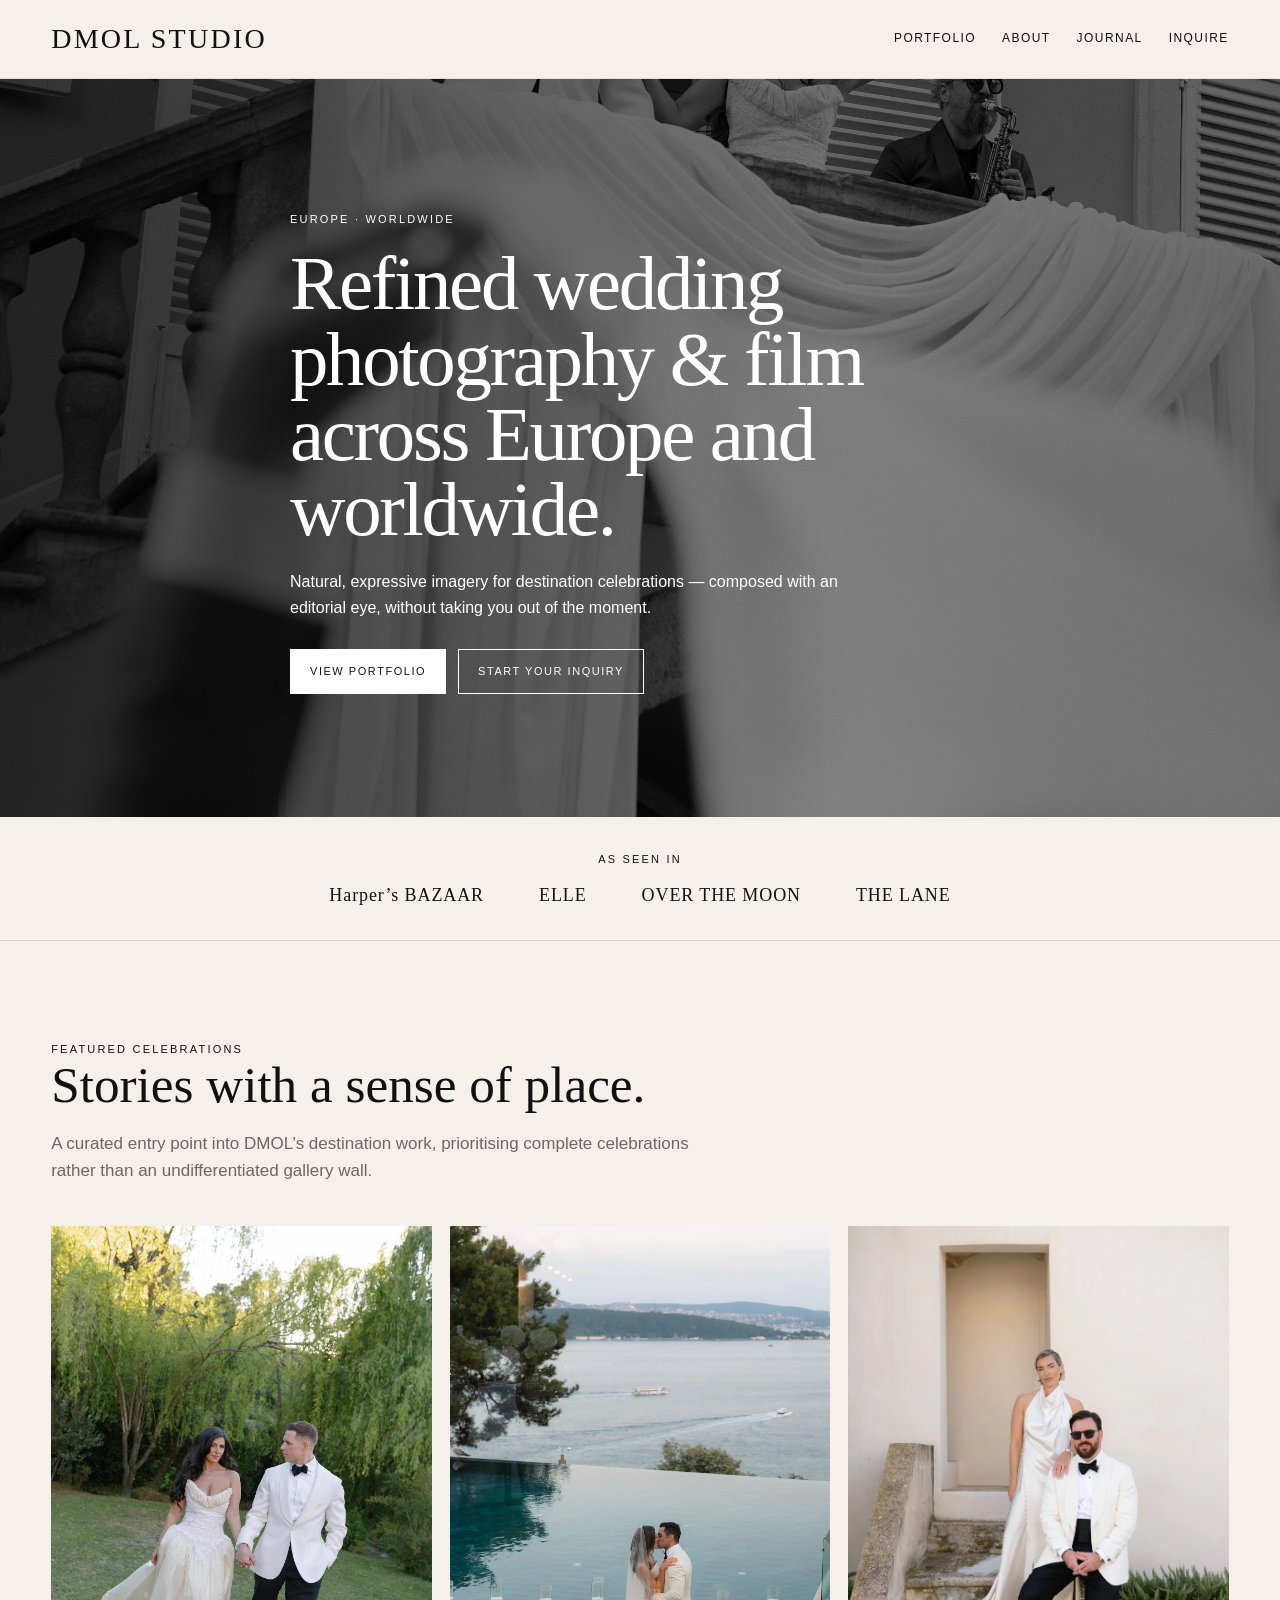
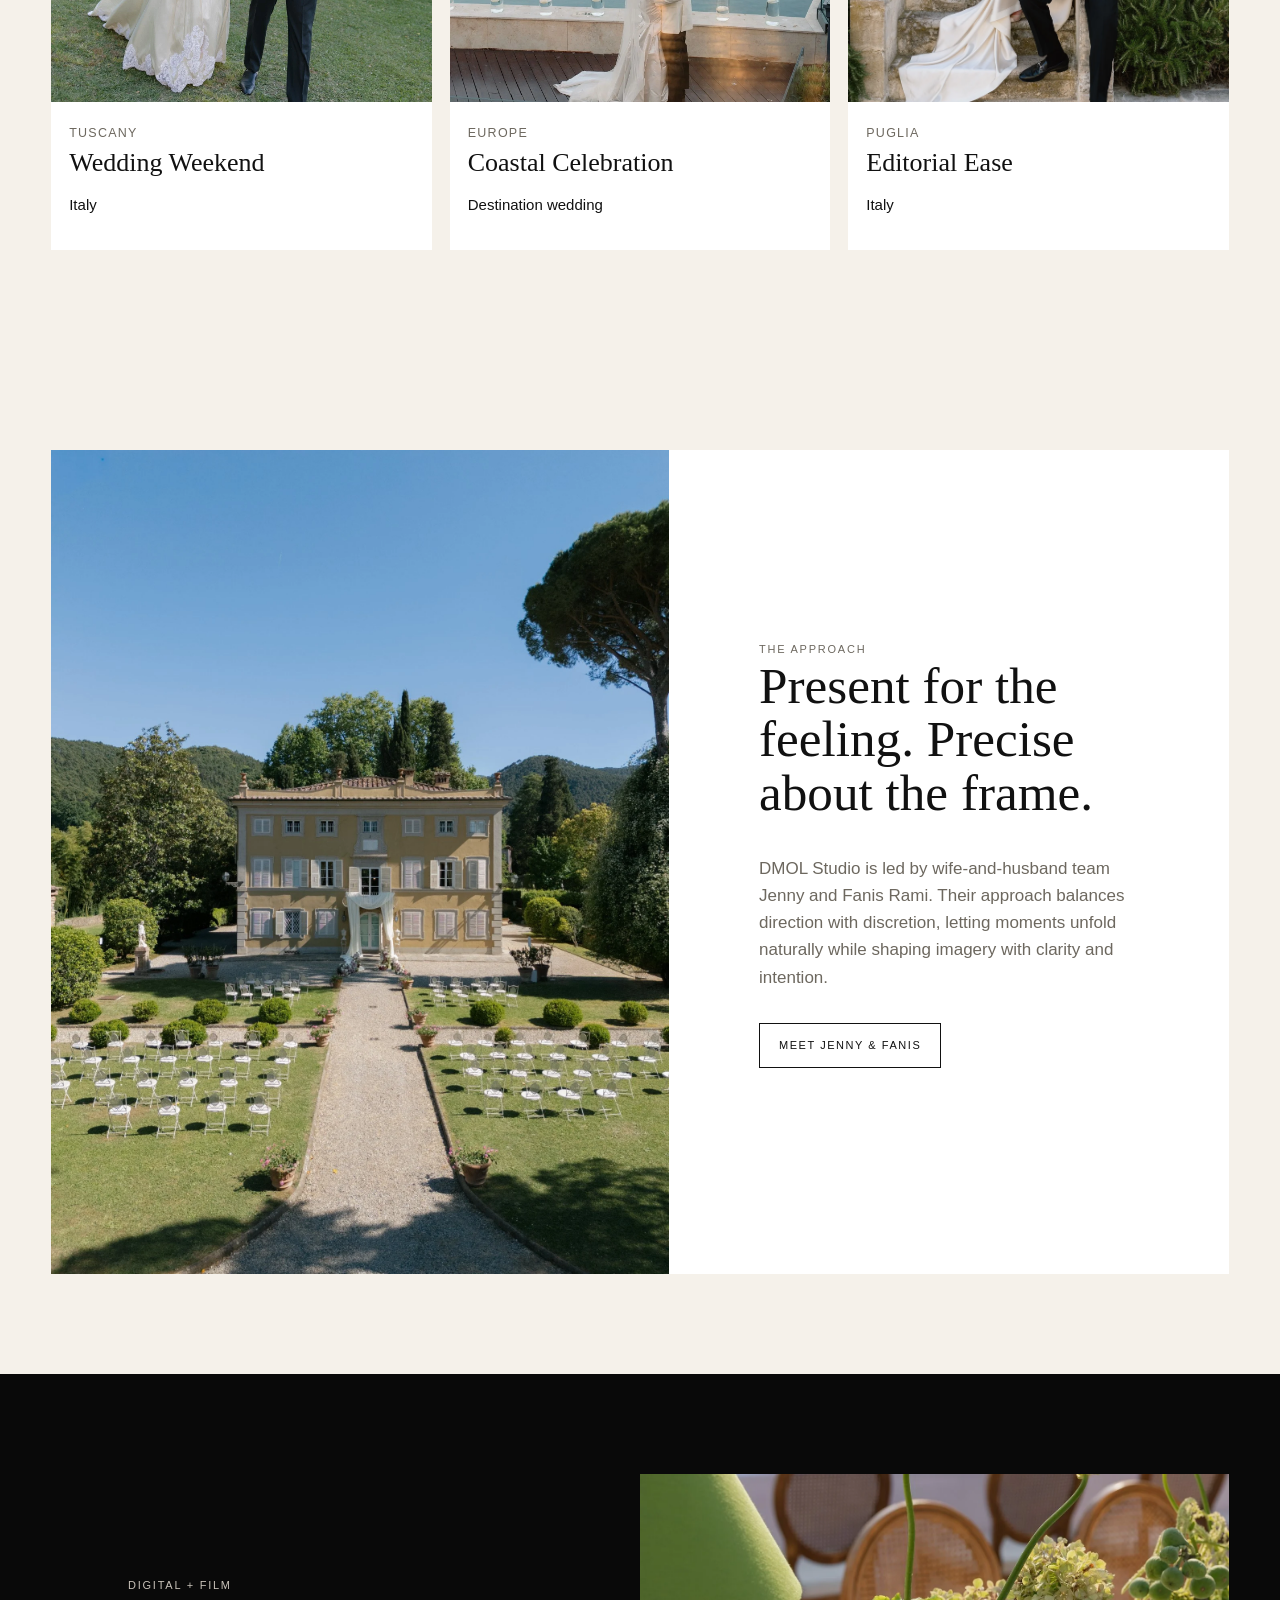
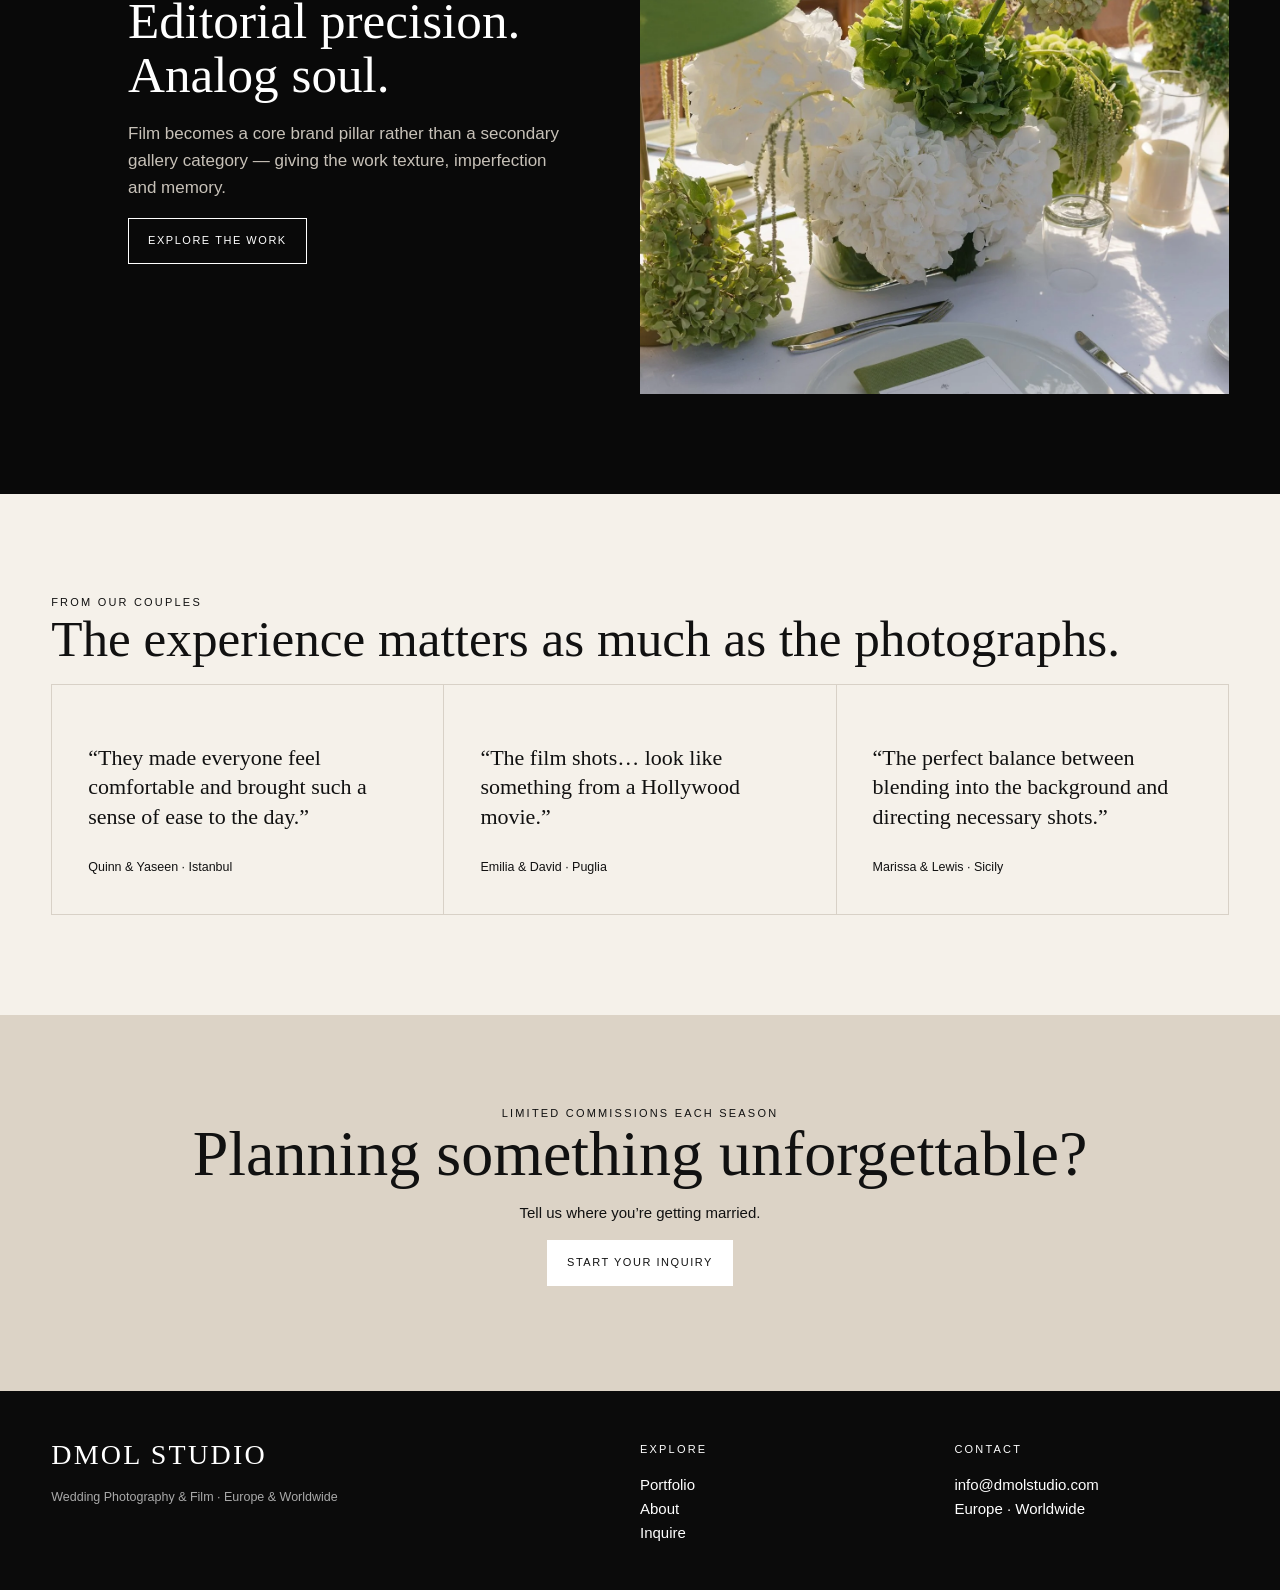
==== index.html @ 5ebc7462 "Add files via upload" ====
<!doctype html><html lang="en"><head><meta charset="utf-8"><meta name="viewport" content="width=device-width,initial-scale=1"><title>DMOL Studio — Prototype</title><meta name="description" content="Prototype redesign for DMOL Studio destination wedding photography and film."><link rel="stylesheet" href="/styles.css"></head><body>
<header class="top"><div class="wrap nav"><a class="logo" href="/">DMOL STUDIO</a><nav class="links"><a href="/portfolio.html">Portfolio</a><a href="/about.html">About</a><a href="#journal">Journal</a><a href="/contact.html">Inquire</a></nav><button class="menu" aria-label="Menu">☰</button><nav class="mobile-nav"><a href="/portfolio.html">Portfolio</a><a href="/about.html">About</a><a href="/contact.html">Inquire</a></nav></div></header>
<main><section class="hero"><img src="/assets/hero.webp" alt="Wedding celebration photographed by DMOL Studio"><div class="wrap hero-copy"><div class="kicker">Europe · Worldwide</div><h1>Refined wedding photography & film across Europe and worldwide.</h1><p>Natural, expressive imagery for destination celebrations — composed with an editorial eye, without taking you out of the moment.</p><div class="btns"><a class="btn solid" href="/portfolio.html">View portfolio</a><a class="btn" href="/contact.html">Start your inquiry</a></div></div></section>
<section class="press"><div class="wrap"><div class="kicker">As seen in</div><div class="logos"><span>Harper’s BAZAAR</span><span>ELLE</span><span>OVER THE MOON</span><span>THE LANE</span></div></div></section>
<section class="section"><div class="wrap"><div class="kicker">Featured celebrations</div><h2 class="section-title">Stories with a sense of place.</h2><p class="lede">A curated entry point into DMOL’s destination work, prioritising complete celebrations rather than an undifferentiated gallery wall.</p><div class="grid3" style="margin-top:42px"><article class="story"><img src="/assets/couple.webp" alt="Couple at an Italian wedding"><div class="meta"><small>Tuscany</small><h3>Wedding Weekend</h3><p>Italy</p></div></article><article class="story"><img src="/assets/destination.webp" alt="Destination wedding by the sea"><div class="meta"><small>Europe</small><h3>Coastal Celebration</h3><p>Destination wedding</p></div></article><article class="story"><img src="/assets/puglia.webp" alt="Bride and groom in Puglia"><div class="meta"><small>Puglia</small><h3>Editorial Ease</h3><p>Italy</p></div></article></div></div></section>
<section class="section"><div class="wrap split"><img src="/assets/venue.webp" alt="Italian wedding venue"><div class="copy"><div class="pill">The approach</div><h2 class="section-title">Present for the feeling. Precise about the frame.</h2><p class="lede">DMOL Studio is led by wife-and-husband team Jenny and Fanis Rami. Their approach balances direction with discretion, letting moments unfold naturally while shaping imagery with clarity and intention.</p><p><a class="btn" href="/about.html">Meet Jenny & Fanis</a></p></div></div></section>
<section class="section black"><div class="wrap"><div class="film-grid"><div style="padding:8vw 6vw"><div class="pill">Digital + film</div><h2 class="section-title">Editorial precision. Analog soul.</h2><p class="lede">Film becomes a core brand pillar rather than a secondary gallery category — giving the work texture, imperfection and memory.</p><p><a class="btn" href="/portfolio.html">Explore the work</a></p></div><img src="/assets/detail.webp" alt="Wedding table detail photographed by DMOL Studio"></div></div></section>
<section class="section"><div class="wrap"><div class="kicker">From our couples</div><h2 class="section-title">The experience matters as much as the photographs.</h2><div class="quote-grid"><div class="quote"><p>“They made everyone feel comfortable and brought such a sense of ease to the day.”</p><small>Quinn & Yaseen · Istanbul</small></div><div class="quote"><p>“The film shots… look like something from a Hollywood movie.”</p><small>Emilia & David · Puglia</small></div><div class="quote"><p>“The perfect balance between blending into the background and directing necessary shots.”</p><small>Marissa & Lewis · Sicily</small></div></div></div></section>
<section class="cta"><div class="wrap"><div class="kicker">Limited commissions each season</div><h2>Planning something unforgettable?</h2><p>Tell us where you’re getting married.</p><p><a class="btn solid" href="/contact.html">Start your inquiry</a></p></div></section></main>
<footer class="footer"><div class="wrap footgrid"><div><div class="logo">DMOL STUDIO</div><p><small>Wedding Photography & Film · Europe & Worldwide</small></p></div><div><div class="kicker">Explore</div><p><a href="/portfolio.html">Portfolio</a><br><a href="/about.html">About</a><br><a href="/contact.html">Inquire</a></p></div><div><div class="kicker">Contact</div><p>info@dmolstudio.com<br>Europe · Worldwide</p></div></div></footer><script src="/script.js"></script></body></html>
---- styles.css ----
:root{--ink:#111;--paper:#f5f1ea;--white:#fff;--muted:#6d685f;--line:#d8d1c7;--accent:#b8a27e;--black:#090909}*{box-sizing:border-box}html{scroll-behavior:smooth}body{margin:0;font-family:Arial,Helvetica,sans-serif;background:var(--paper);color:var(--ink);font-size:15px;line-height:1.6}img{width:100%;display:block;object-fit:cover}a{color:inherit;text-decoration:none}.serif{font-family:Georgia,'Times New Roman',serif;font-weight:400}.wrap{width:min(1320px,92vw);margin:auto}.top{position:sticky;top:0;z-index:50;background:rgba(245,241,234,.94);backdrop-filter:blur(12px);border-bottom:1px solid rgba(0,0,0,.08)}.nav{height:78px;display:flex;align-items:center;justify-content:space-between;gap:28px}.logo{font:28px/1 Georgia,serif;letter-spacing:.08em}.links{display:flex;gap:26px;font-size:12px;letter-spacing:.12em;text-transform:uppercase}.links a:hover{opacity:.55}.menu{display:none;border:0;background:none;font-size:22px}.hero{min-height:82vh;position:relative;display:grid;align-items:end;color:white;background:#111;overflow:hidden}.hero img{position:absolute;inset:0;width:100%;height:100%;object-fit:cover;filter:brightness(.58)}.hero:after{content:'';position:absolute;inset:0;background:linear-gradient(90deg,rgba(0,0,0,.55),rgba(0,0,0,.08) 65%,rgba(0,0,0,.18))}.hero-copy{position:relative;z-index:2;padding:10vh 0 9vh;max-width:700px}.kicker{font-size:11px;letter-spacing:.2em;text-transform:uppercase}.hero h1{font:clamp(44px,6vw,84px)/.98 Georgia,serif;margin:18px 0 22px;letter-spacing:-.03em}.hero p{font-size:16px;max-width:570px}.btns{display:flex;gap:12px;margin-top:28px;flex-wrap:wrap}.btn{display:inline-block;border:1px solid currentColor;padding:13px 19px;font-size:11px;letter-spacing:.14em;text-transform:uppercase}.btn.solid{background:white;color:#111;border-color:white}.press{padding:34px 0;border-bottom:1px solid var(--line);text-align:center}.press .logos{display:flex;justify-content:center;gap:55px;flex-wrap:wrap;margin-top:16px;font:18px Georgia,serif;letter-spacing:.05em}.section{padding:100px 0}.section-title{font:clamp(34px,4vw,56px)/1.05 Georgia,serif;margin:0 0 18px}.lede{max-width:680px;color:var(--muted);font-size:17px}.grid3{display:grid;grid-template-columns:repeat(3,1fr);gap:18px}.story{background:#fff}.story img{aspect-ratio:4/5}.story .meta{padding:18px}.story h3{font:26px Georgia,serif;margin:4px 0 6px}.story small{color:var(--muted);text-transform:uppercase;letter-spacing:.1em}.split{display:grid;grid-template-columns:1.05fr .95fr;gap:0;background:white}.split img{height:100%;min-height:620px}.split .copy{padding:8vw 7vw;display:flex;flex-direction:column;justify-content:center}.pill{font-size:11px;letter-spacing:.16em;text-transform:uppercase;color:var(--muted)}.black{background:var(--black);color:white}.black .lede,.black .pill{color:#c7c1b8}.film-grid{display:grid;grid-template-columns:1fr 1fr;gap:0}.film-grid img{height:520px}.quote-grid{display:grid;grid-template-columns:repeat(3,1fr);gap:1px;background:var(--line);border:1px solid var(--line)}.quote{background:var(--paper);padding:36px}.quote p{font:22px/1.35 Georgia,serif}.cta{padding:90px 0;text-align:center;background:#dcd3c6}.cta h2{font:clamp(38px,5vw,66px)/1 Georgia,serif;margin:0 0 14px}.footer{background:#0b0b0b;color:white;padding:50px 0 30px}.footgrid{display:grid;grid-template-columns:2fr 1fr 1fr;gap:40px}.footer small{color:#aaa}.pagehero{padding:100px 0 55px;text-align:center}.pagehero h1{font:clamp(48px,7vw,86px)/1 Georgia,serif;margin:12px 0}.filters{display:flex;justify-content:center;gap:24px;text-transform:uppercase;letter-spacing:.12em;font-size:11px;margin-bottom:38px}.portfolio-grid{display:grid;grid-template-columns:repeat(2,1fr);gap:15px}.tile{position:relative;overflow:hidden;background:#111;color:white}.tile img{aspect-ratio:16/10;transition:.5s}.tile:hover img{transform:scale(1.025);filter:brightness(.75)}.tile .caption{position:absolute;left:24px;bottom:20px;text-shadow:0 1px 15px rgba(0,0,0,.8)}.tile h3{font:32px Georgia,serif;margin:0}.tile p{margin:2px 0 0;font-size:12px;text-transform:uppercase;letter-spacing:.1em}.about-hero{display:grid;grid-template-columns:1fr 1fr;min-height:72vh;background:#fff}.about-hero img{height:100%;min-height:650px}.about-copy{padding:8vw 7vw;display:flex;flex-direction:column;justify-content:center}.stats{display:grid;grid-template-columns:repeat(4,1fr);gap:1px;background:#333}.stat{padding:28px;background:#0c0c0c;color:white;text-align:center}.stat b{display:block;font:22px Georgia,serif}.contact{display:grid;grid-template-columns:.85fr 1.15fr;gap:70px;align-items:start}.contact-side img{aspect-ratio:4/5;margin-top:28px}.form{display:grid;grid-template-columns:1fr 1fr;gap:18px}.field{display:flex;flex-direction:column;gap:7px}.field.full{grid-column:1/-1}.field label{font-size:11px;letter-spacing:.12em;text-transform:uppercase}.field input,.field select,.field textarea{border:0;border-bottom:1px solid #888;background:transparent;padding:12px 3px;font:inherit;border-radius:0}.field textarea{min-height:130px}.submit{background:#111;color:#fff;border:0;padding:16px 22px;text-transform:uppercase;letter-spacing:.14em;font-size:11px;cursor:pointer}.note{font-size:12px;color:var(--muted);margin-top:18px}.mobile-nav{display:none}
@media(max-width:800px){.links{display:none}.menu{display:block}.mobile-nav{display:none;position:absolute;top:78px;left:0;right:0;background:var(--paper);padding:18px 4vw;border-bottom:1px solid var(--line)}.mobile-nav.open{display:grid;gap:16px}.hero{min-height:76vh}.hero h1{font-size:48px}.grid3,.quote-grid,.footgrid,.stats{grid-template-columns:1fr}.split,.about-hero,.contact,.film-grid{grid-template-columns:1fr}.split img,.about-hero img{min-height:0;height:70vh}.portfolio-grid{grid-template-columns:1fr}.form{grid-template-columns:1fr}.field.full{grid-column:auto}.section{padding:70px 0}.film-grid img{height:55vh}.press .logos{gap:25px}.pagehero{padding-top:70px}}
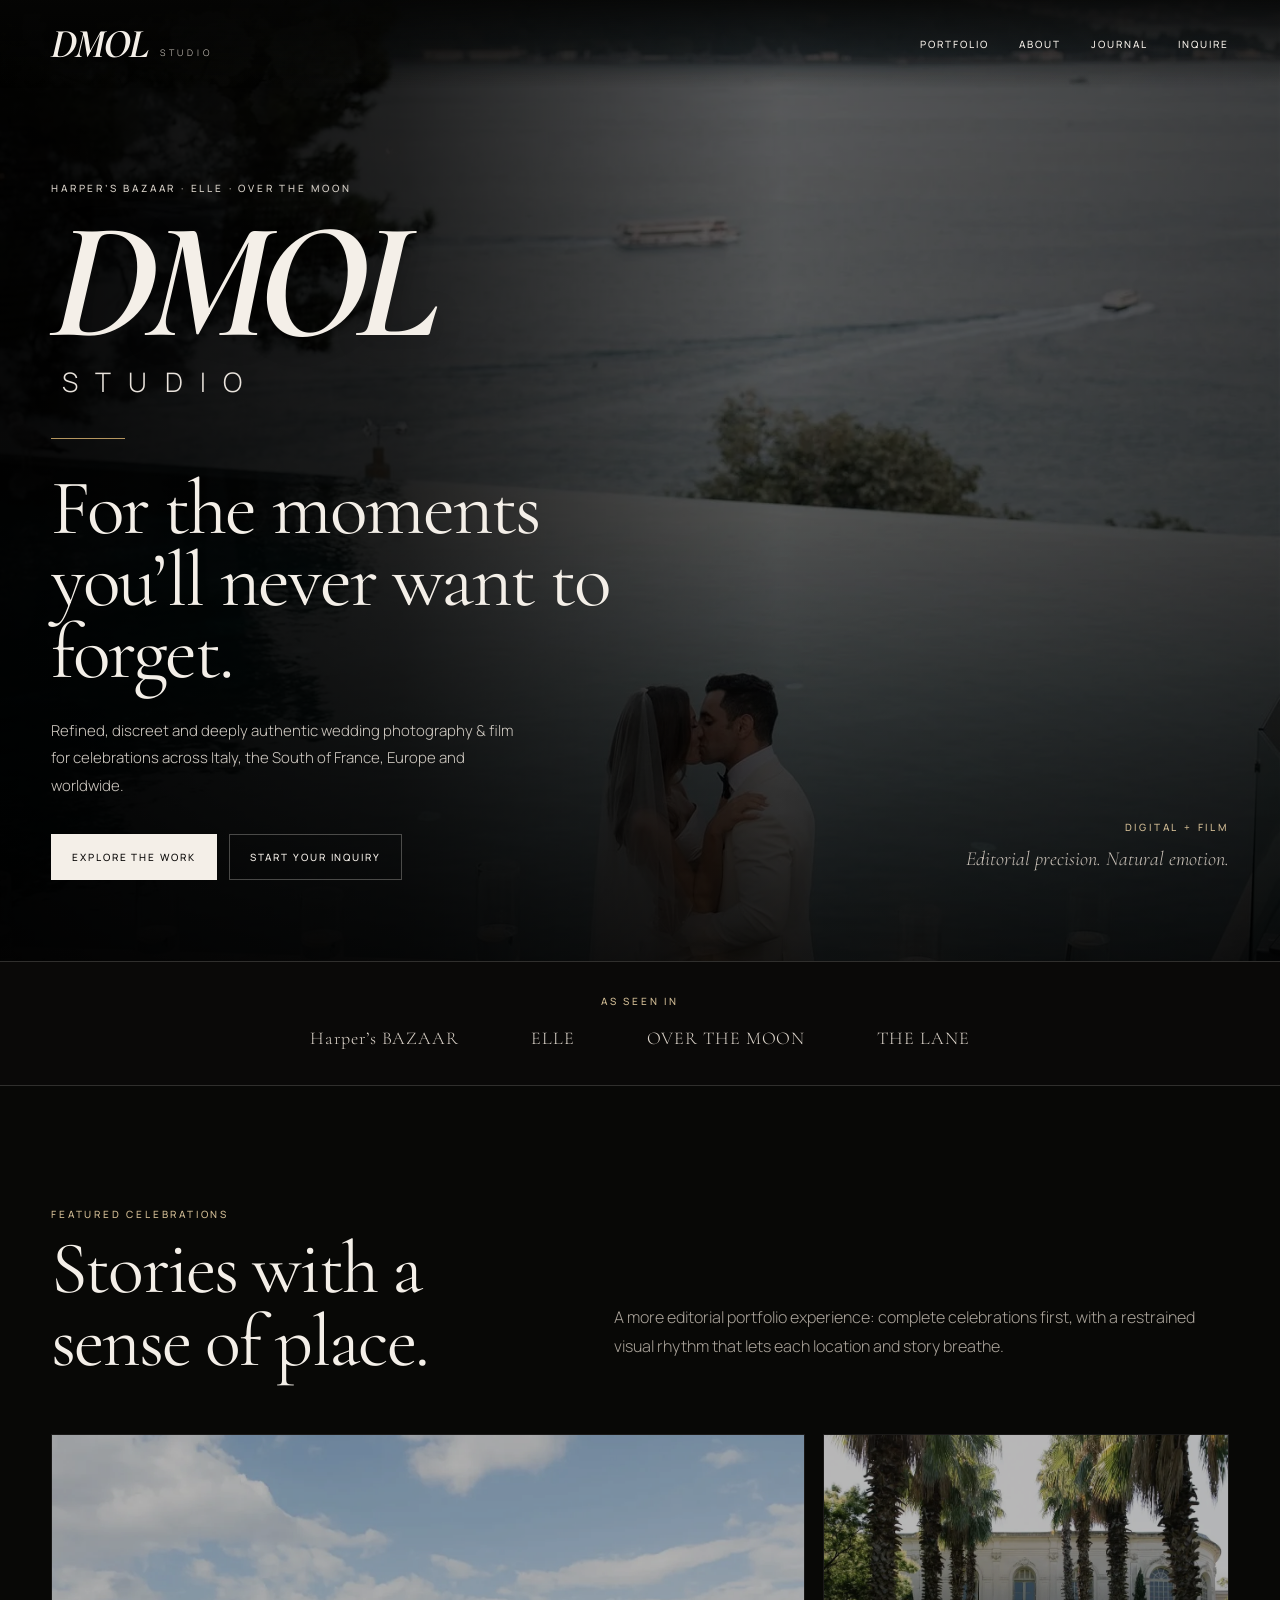
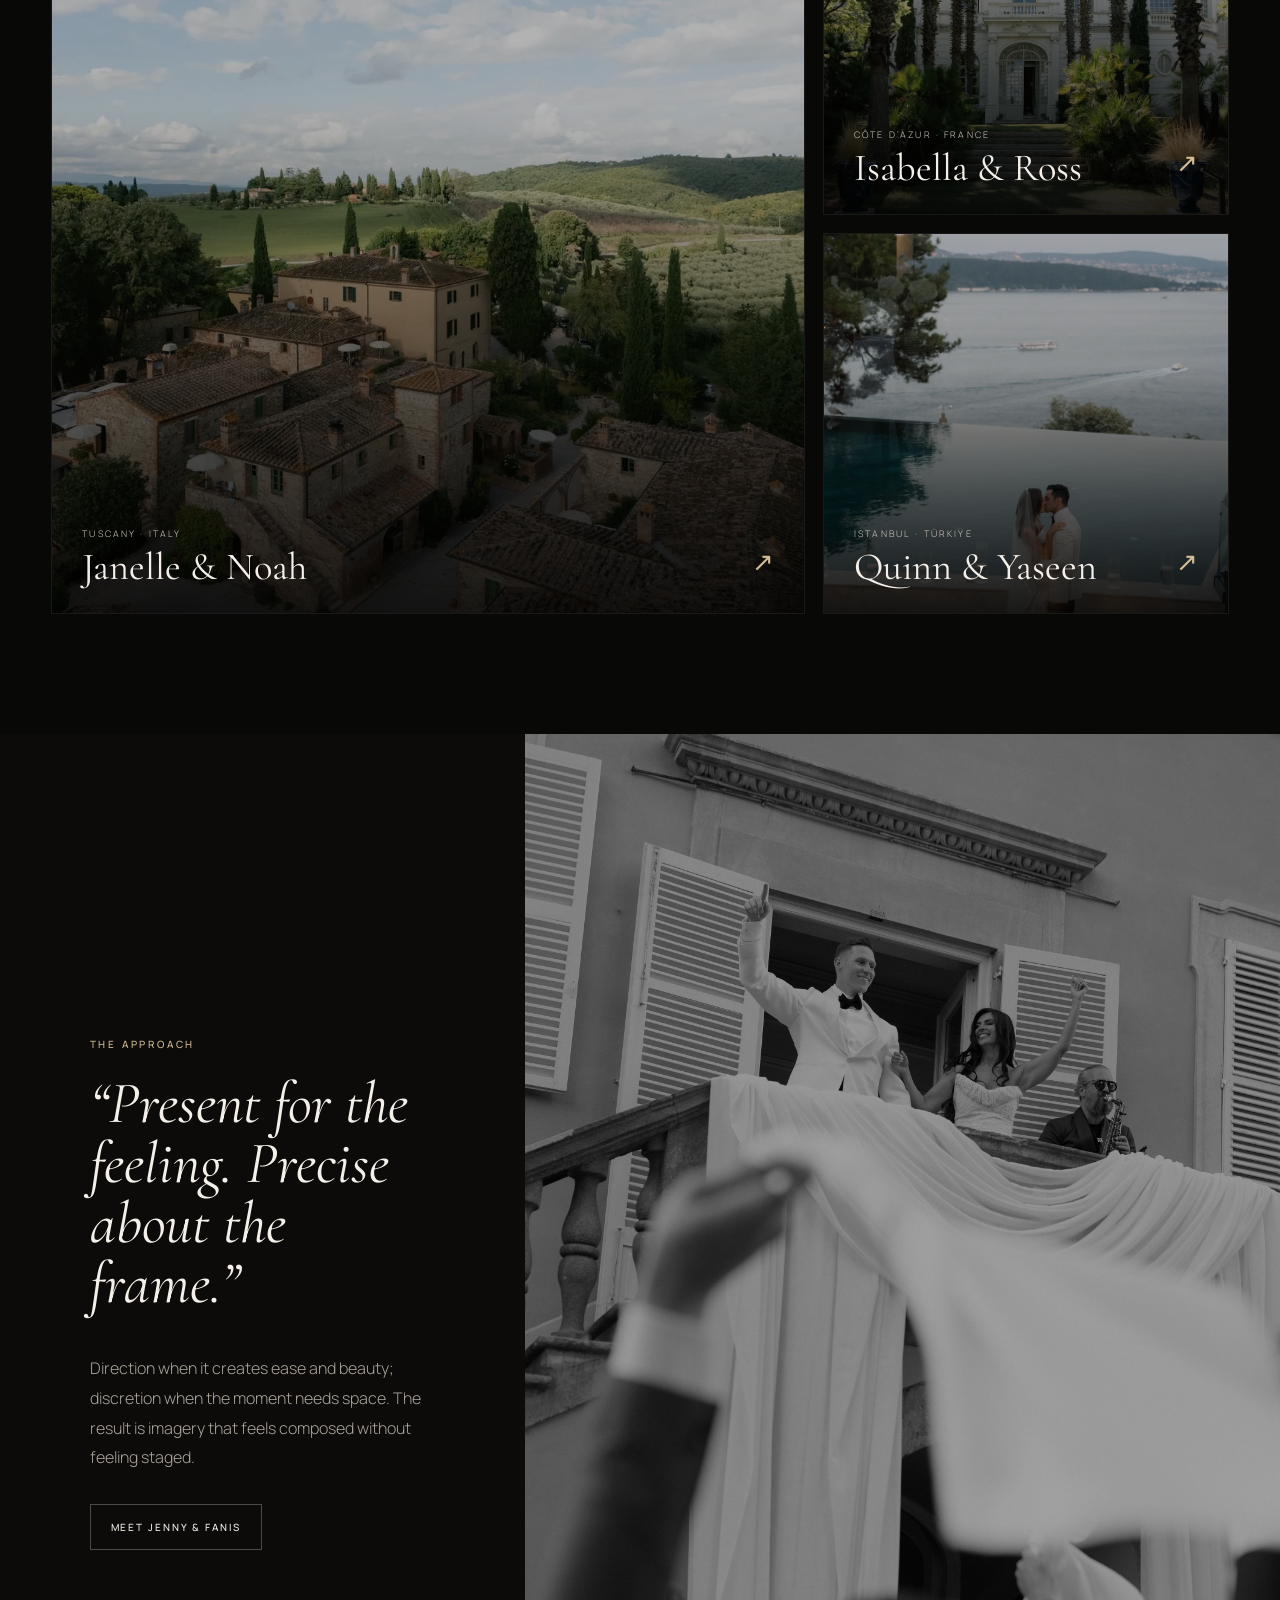
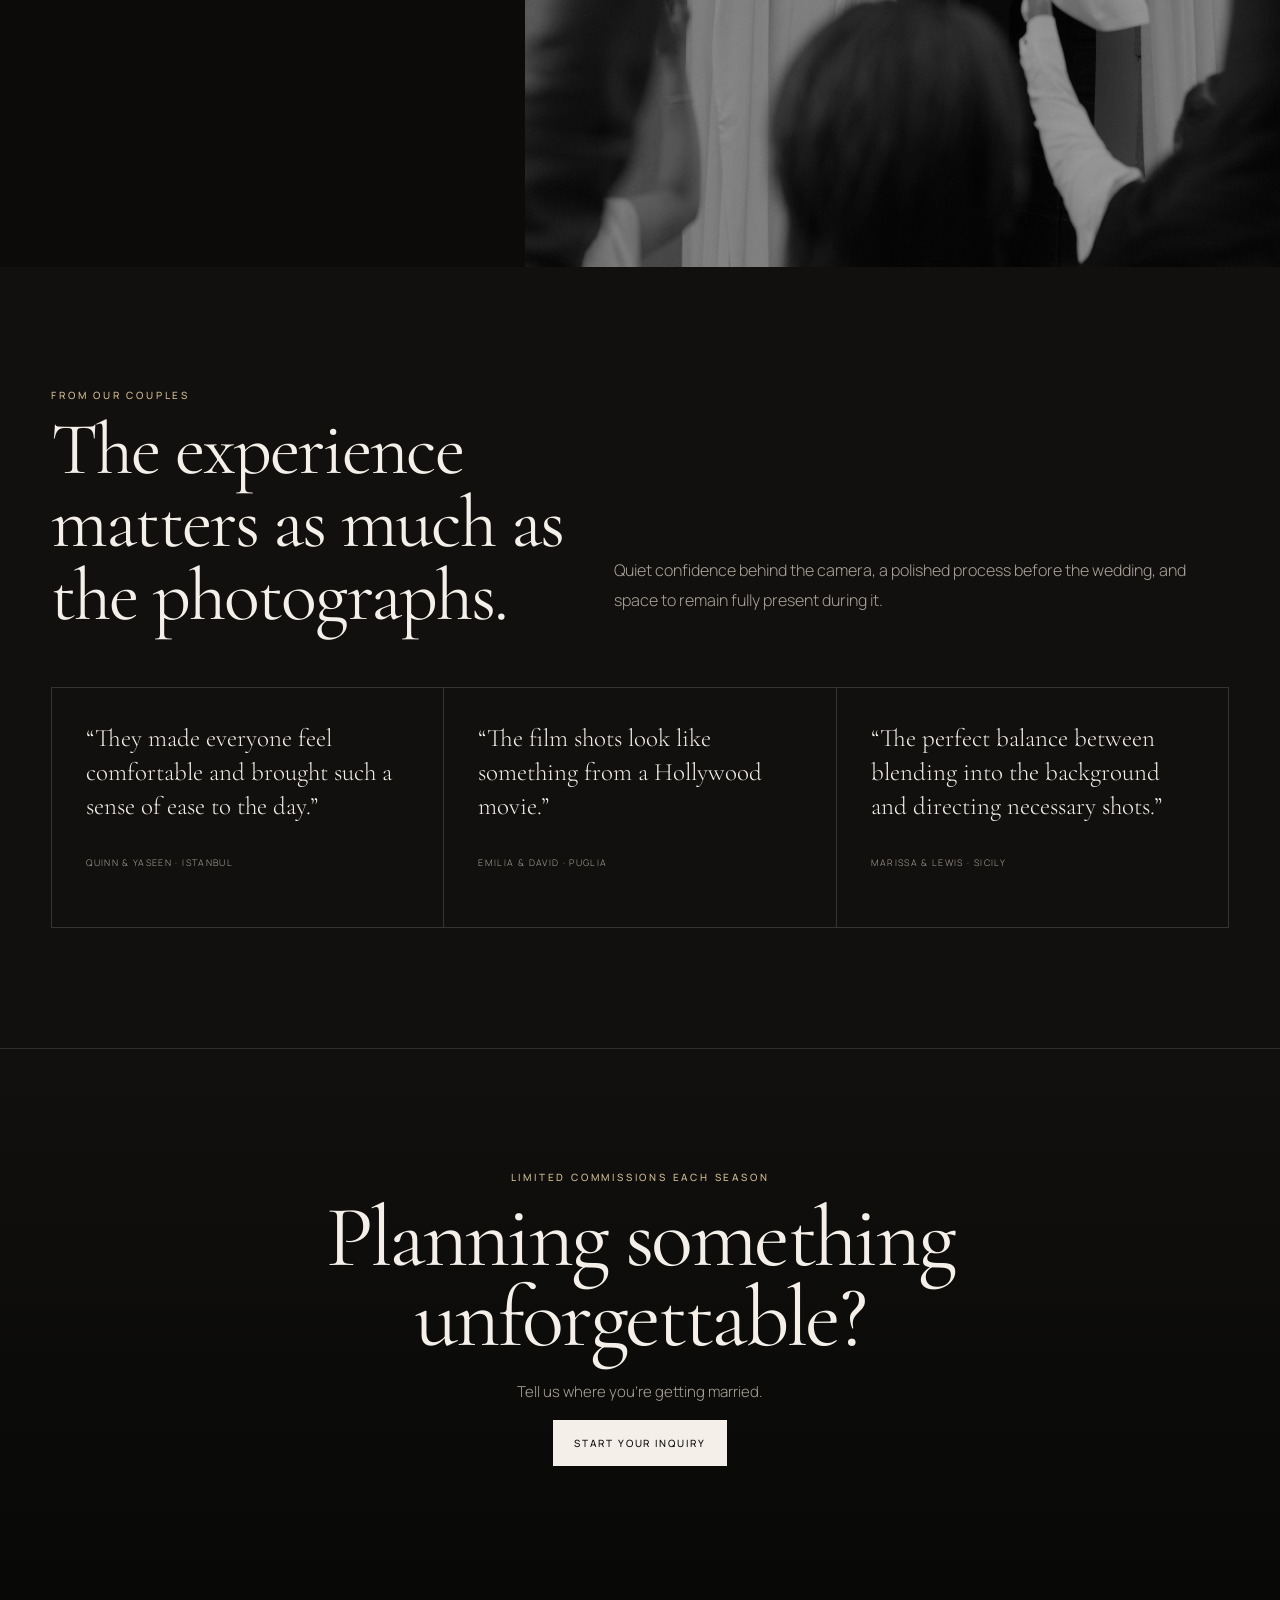
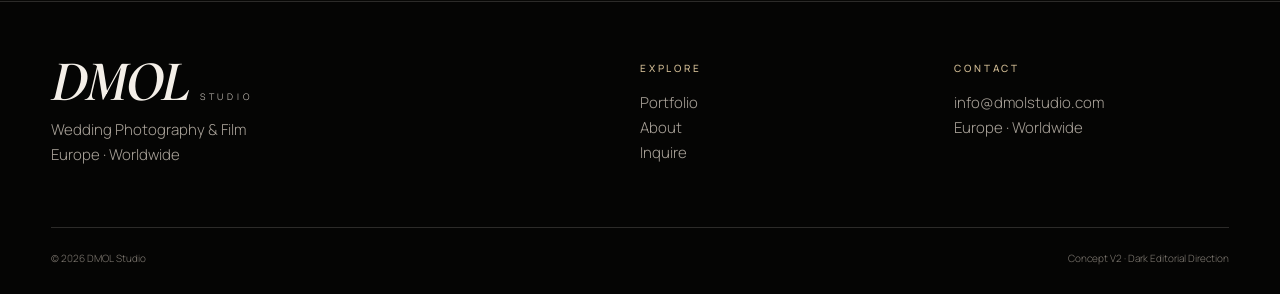
==== commit 29a44f81: "Add files via upload" ====
--- a/index.html
+++ b/index.html
@@ -1,10 +1,45 @@
-<!doctype html><html lang="en"><head><meta charset="utf-8"><meta name="viewport" content="width=device-width,initial-scale=1"><title>DMOL Studio — Prototype</title><meta name="description" content="Prototype redesign for DMOL Studio destination wedding photography and film."><link rel="stylesheet" href="/styles.css"></head><body>
-<header class="top"><div class="wrap nav"><a class="logo" href="/">DMOL STUDIO</a><nav class="links"><a href="/portfolio.html">Portfolio</a><a href="/about.html">About</a><a href="#journal">Journal</a><a href="/contact.html">Inquire</a></nav><button class="menu" aria-label="Menu">☰</button><nav class="mobile-nav"><a href="/portfolio.html">Portfolio</a><a href="/about.html">About</a><a href="/contact.html">Inquire</a></nav></div></header>
-<main><section class="hero"><img src="/assets/hero.webp" alt="Wedding celebration photographed by DMOL Studio"><div class="wrap hero-copy"><div class="kicker">Europe · Worldwide</div><h1>Refined wedding photography & film across Europe and worldwide.</h1><p>Natural, expressive imagery for destination celebrations — composed with an editorial eye, without taking you out of the moment.</p><div class="btns"><a class="btn solid" href="/portfolio.html">View portfolio</a><a class="btn" href="/contact.html">Start your inquiry</a></div></div></section>
+<!doctype html>
+<html lang="en">
+<head>
+<meta charset="utf-8"><meta name="viewport" content="width=device-width,initial-scale=1">
+<title>DMOL Studio — Destination Wedding Photography & Film</title>
+<meta name="description" content="DMOL Studio creates refined wedding photography and film for destination celebrations across Italy, France, Europe and worldwide.">
+<link rel="preconnect" href="https://fonts.googleapis.com"><link rel="preconnect" href="https://fonts.gstatic.com" crossorigin>
+<link href="https://fonts.googleapis.com/css2?family=Cormorant+Garamond:ital,wght@0,400;0,500;1,600;1,700&family=Manrope:wght@300;400;500&display=swap" rel="stylesheet">
+<link rel="stylesheet" href="/styles.css">
+</head>
+<body>
+<header class="top"><div class="wrap nav"><a class="brand" href="/"><span class="brand-mark">DMOL</span><span class="brand-studio">Studio</span></a><nav class="links"><a href="/portfolio.html">Portfolio</a><a href="/about.html">About</a><a href="#journal">Journal</a><a href="/contact.html">Inquire</a></nav><button class="menu" aria-label="Menu">☰</button><nav class="mobile-nav"><a href="/portfolio.html">Portfolio</a><a href="/about.html">About</a><a href="/contact.html">Inquire</a></nav></div></header>
+<main>
+<section class="hero-luxe">
+  <div class="hero-media"><img src="/assets/destination.webp" alt="Destination wedding couple overlooking the water"></div>
+  <div class="wrap hero-inner">
+    <div class="hero-copy">
+      <div class="eyebrow hero-press">Harper’s BAZAAR · ELLE · Over The Moon</div>
+      <div class="hero-wordmark">DMOL</div><div class="hero-studio">Studio</div>
+      <div class="gold-rule"></div>
+      <h1 class="hero-title">For the moments you’ll never want to forget.</h1>
+      <p class="hero-sub">Refined, discreet and deeply authentic wedding photography & film for celebrations across Italy, the South of France, Europe and worldwide.</p>
+      <div class="hero-actions"><a class="btn solid" href="/portfolio.html">Explore the work</a><a class="btn" href="/contact.html">Start your inquiry</a></div>
+    </div>
+    <div class="hero-side"><div class="eyebrow">Digital + Film</div><p>Editorial precision. Natural emotion.</p></div>
+  </div>
+</section>
 <section class="press"><div class="wrap"><div class="kicker">As seen in</div><div class="logos"><span>Harper’s BAZAAR</span><span>ELLE</span><span>OVER THE MOON</span><span>THE LANE</span></div></div></section>
-<section class="section"><div class="wrap"><div class="kicker">Featured celebrations</div><h2 class="section-title">Stories with a sense of place.</h2><p class="lede">A curated entry point into DMOL’s destination work, prioritising complete celebrations rather than an undifferentiated gallery wall.</p><div class="grid3" style="margin-top:42px"><article class="story"><img src="/assets/couple.webp" alt="Couple at an Italian wedding"><div class="meta"><small>Tuscany</small><h3>Wedding Weekend</h3><p>Italy</p></div></article><article class="story"><img src="/assets/destination.webp" alt="Destination wedding by the sea"><div class="meta"><small>Europe</small><h3>Coastal Celebration</h3><p>Destination wedding</p></div></article><article class="story"><img src="/assets/puglia.webp" alt="Bride and groom in Puglia"><div class="meta"><small>Puglia</small><h3>Editorial Ease</h3><p>Italy</p></div></article></div></div></section>
-<section class="section"><div class="wrap split"><img src="/assets/venue.webp" alt="Italian wedding venue"><div class="copy"><div class="pill">The approach</div><h2 class="section-title">Present for the feeling. Precise about the frame.</h2><p class="lede">DMOL Studio is led by wife-and-husband team Jenny and Fanis Rami. Their approach balances direction with discretion, letting moments unfold naturally while shaping imagery with clarity and intention.</p><p><a class="btn" href="/about.html">Meet Jenny & Fanis</a></p></div></div></section>
-<section class="section black"><div class="wrap"><div class="film-grid"><div style="padding:8vw 6vw"><div class="pill">Digital + film</div><h2 class="section-title">Editorial precision. Analog soul.</h2><p class="lede">Film becomes a core brand pillar rather than a secondary gallery category — giving the work texture, imperfection and memory.</p><p><a class="btn" href="/portfolio.html">Explore the work</a></p></div><img src="/assets/detail.webp" alt="Wedding table detail photographed by DMOL Studio"></div></div></section>
-<section class="section"><div class="wrap"><div class="kicker">From our couples</div><h2 class="section-title">The experience matters as much as the photographs.</h2><div class="quote-grid"><div class="quote"><p>“They made everyone feel comfortable and brought such a sense of ease to the day.”</p><small>Quinn & Yaseen · Istanbul</small></div><div class="quote"><p>“The film shots… look like something from a Hollywood movie.”</p><small>Emilia & David · Puglia</small></div><div class="quote"><p>“The perfect balance between blending into the background and directing necessary shots.”</p><small>Marissa & Lewis · Sicily</small></div></div></div></section>
-<section class="cta"><div class="wrap"><div class="kicker">Limited commissions each season</div><h2>Planning something unforgettable?</h2><p>Tell us where you’re getting married.</p><p><a class="btn solid" href="/contact.html">Start your inquiry</a></p></div></section></main>
-<footer class="footer"><div class="wrap footgrid"><div><div class="logo">DMOL STUDIO</div><p><small>Wedding Photography & Film · Europe & Worldwide</small></p></div><div><div class="kicker">Explore</div><p><a href="/portfolio.html">Portfolio</a><br><a href="/about.html">About</a><br><a href="/contact.html">Inquire</a></p></div><div><div class="kicker">Contact</div><p>info@dmolstudio.com<br>Europe · Worldwide</p></div></div></footer><script src="/script.js"></script></body></html>
+<section class="section">
+  <div class="wrap"><div class="section-head"><div><div class="kicker">Featured celebrations</div><h2 class="section-title">Stories with a sense of place.</h2></div><p class="lede">A more editorial portfolio experience: complete celebrations first, with a restrained visual rhythm that lets each location and story breathe.</p></div>
+  <div class="featured-grid">
+    <a class="project-card large" href="https://dmolstudio.com/tuscany-wedding-photographer-janelle-noah" target="_blank" rel="noopener"><img src="/assets/projects/janelle-noah.webp" alt="Janelle and Noah wedding weekend in Tuscany"><div class="project-meta"><div><div class="place">Tuscany · Italy</div><h3>Janelle & Noah</h3></div><span class="project-arrow">↗</span></div></a>
+    <div class="featured-stack">
+      <a class="project-card small" href="https://dmolstudio.com/french-riviera-wedding-photographer-isabella-ross" target="_blank" rel="noopener"><img src="/assets/projects/isabella-ross.webp" alt="Isabella and Ross wedding on the Côte d'Azur"><div class="project-meta"><div><div class="place">Côte d’Azur · France</div><h3>Isabella & Ross</h3></div><span class="project-arrow">↗</span></div></a>
+      <a class="project-card small" href="https://dmolstudio.com/istanbul-wedding-photographer-quinn-yaseen" target="_blank" rel="noopener"><img src="/assets/projects/quinn-yaseen.webp" alt="Quinn and Yaseen wedding weekend in Istanbul"><div class="project-meta"><div><div class="place">Istanbul · Türkiye</div><h3>Quinn & Yaseen</h3></div><span class="project-arrow">↗</span></div></a>
+    </div>
+  </div></div>
+</section>
+<section class="editorial-band"><div class="copy"><div class="kicker">The approach</div><div class="editorial-quote">“Present for the feeling. Precise about the frame.”</div><p class="lede">Direction when it creates ease and beauty; discretion when the moment needs space. The result is imagery that feels composed without feeling staged.</p><p><a class="btn" href="/about.html">Meet Jenny & Fanis</a></p></div><img src="/assets/hero.webp" alt="Black and white wedding celebration photographed by DMOL Studio"></section>
+<section class="section alt"><div class="wrap"><div class="section-head"><div><div class="kicker">From our couples</div><h2 class="section-title">The experience matters as much as the photographs.</h2></div><p class="lede">Quiet confidence behind the camera, a polished process before the wedding, and space to remain fully present during it.</p></div><div class="quote-grid"><div class="quote"><p>“They made everyone feel comfortable and brought such a sense of ease to the day.”</p><small>Quinn & Yaseen · Istanbul</small></div><div class="quote"><p>“The film shots look like something from a Hollywood movie.”</p><small>Emilia & David · Puglia</small></div><div class="quote"><p>“The perfect balance between blending into the background and directing necessary shots.”</p><small>Marissa & Lewis · Sicily</small></div></div></div></section>
+<section class="cta"><div class="wrap"><div class="kicker">Limited commissions each season</div><h2>Planning something unforgettable?</h2><p>Tell us where you’re getting married.</p><p><a class="btn solid" href="/contact.html">Start your inquiry</a></p></div></section>
+</main>
+<footer class="footer"><div class="wrap"><div class="footgrid"><div><a class="brand" href="/"><span class="brand-mark">DMOL</span><span class="brand-studio">Studio</span></a><p>Wedding Photography & Film<br>Europe · Worldwide</p></div><div><div class="kicker">Explore</div><p><a href="/portfolio.html">Portfolio</a><br><a href="/about.html">About</a><br><a href="/contact.html">Inquire</a></p></div><div><div class="kicker">Contact</div><p>info@dmolstudio.com<br>Europe · Worldwide</p></div></div><div class="legal"><span>© 2026 DMOL Studio</span><span>Concept V2 · Dark Editorial Direction</span></div></div></footer>
+<script src="/script.js"></script>
+</body></html>
--- a/styles.css
+++ b/styles.css
@@ -1,2 +1,97 @@
-:root{--ink:#111;--paper:#f5f1ea;--white:#fff;--muted:#6d685f;--line:#d8d1c7;--accent:#b8a27e;--black:#090909}*{box-sizing:border-box}html{scroll-behavior:smooth}body{margin:0;font-family:Arial,Helvetica,sans-serif;background:var(--paper);color:var(--ink);font-size:15px;line-height:1.6}img{width:100%;display:block;object-fit:cover}a{color:inherit;text-decoration:none}.serif{font-family:Georgia,'Times New Roman',serif;font-weight:400}.wrap{width:min(1320px,92vw);margin:auto}.top{position:sticky;top:0;z-index:50;background:rgba(245,241,234,.94);backdrop-filter:blur(12px);border-bottom:1px solid rgba(0,0,0,.08)}.nav{height:78px;display:flex;align-items:center;justify-content:space-between;gap:28px}.logo{font:28px/1 Georgia,serif;letter-spacing:.08em}.links{display:flex;gap:26px;font-size:12px;letter-spacing:.12em;text-transform:uppercase}.links a:hover{opacity:.55}.menu{display:none;border:0;background:none;font-size:22px}.hero{min-height:82vh;position:relative;display:grid;align-items:end;color:white;background:#111;overflow:hidden}.hero img{position:absolute;inset:0;width:100%;height:100%;object-fit:cover;filter:brightness(.58)}.hero:after{content:'';position:absolute;inset:0;background:linear-gradient(90deg,rgba(0,0,0,.55),rgba(0,0,0,.08) 65%,rgba(0,0,0,.18))}.hero-copy{position:relative;z-index:2;padding:10vh 0 9vh;max-width:700px}.kicker{font-size:11px;letter-spacing:.2em;text-transform:uppercase}.hero h1{font:clamp(44px,6vw,84px)/.98 Georgia,serif;margin:18px 0 22px;letter-spacing:-.03em}.hero p{font-size:16px;max-width:570px}.btns{display:flex;gap:12px;margin-top:28px;flex-wrap:wrap}.btn{display:inline-block;border:1px solid currentColor;padding:13px 19px;font-size:11px;letter-spacing:.14em;text-transform:uppercase}.btn.solid{background:white;color:#111;border-color:white}.press{padding:34px 0;border-bottom:1px solid var(--line);text-align:center}.press .logos{display:flex;justify-content:center;gap:55px;flex-wrap:wrap;margin-top:16px;font:18px Georgia,serif;letter-spacing:.05em}.section{padding:100px 0}.section-title{font:clamp(34px,4vw,56px)/1.05 Georgia,serif;margin:0 0 18px}.lede{max-width:680px;color:var(--muted);font-size:17px}.grid3{display:grid;grid-template-columns:repeat(3,1fr);gap:18px}.story{background:#fff}.story img{aspect-ratio:4/5}.story .meta{padding:18px}.story h3{font:26px Georgia,serif;margin:4px 0 6px}.story small{color:var(--muted);text-transform:uppercase;letter-spacing:.1em}.split{display:grid;grid-template-columns:1.05fr .95fr;gap:0;background:white}.split img{height:100%;min-height:620px}.split .copy{padding:8vw 7vw;display:flex;flex-direction:column;justify-content:center}.pill{font-size:11px;letter-spacing:.16em;text-transform:uppercase;color:var(--muted)}.black{background:var(--black);color:white}.black .lede,.black .pill{color:#c7c1b8}.film-grid{display:grid;grid-template-columns:1fr 1fr;gap:0}.film-grid img{height:520px}.quote-grid{display:grid;grid-template-columns:repeat(3,1fr);gap:1px;background:var(--line);border:1px solid var(--line)}.quote{background:var(--paper);padding:36px}.quote p{font:22px/1.35 Georgia,serif}.cta{padding:90px 0;text-align:center;background:#dcd3c6}.cta h2{font:clamp(38px,5vw,66px)/1 Georgia,serif;margin:0 0 14px}.footer{background:#0b0b0b;color:white;padding:50px 0 30px}.footgrid{display:grid;grid-template-columns:2fr 1fr 1fr;gap:40px}.footer small{color:#aaa}.pagehero{padding:100px 0 55px;text-align:center}.pagehero h1{font:clamp(48px,7vw,86px)/1 Georgia,serif;margin:12px 0}.filters{display:flex;justify-content:center;gap:24px;text-transform:uppercase;letter-spacing:.12em;font-size:11px;margin-bottom:38px}.portfolio-grid{display:grid;grid-template-columns:repeat(2,1fr);gap:15px}.tile{position:relative;overflow:hidden;background:#111;color:white}.tile img{aspect-ratio:16/10;transition:.5s}.tile:hover img{transform:scale(1.025);filter:brightness(.75)}.tile .caption{position:absolute;left:24px;bottom:20px;text-shadow:0 1px 15px rgba(0,0,0,.8)}.tile h3{font:32px Georgia,serif;margin:0}.tile p{margin:2px 0 0;font-size:12px;text-transform:uppercase;letter-spacing:.1em}.about-hero{display:grid;grid-template-columns:1fr 1fr;min-height:72vh;background:#fff}.about-hero img{height:100%;min-height:650px}.about-copy{padding:8vw 7vw;display:flex;flex-direction:column;justify-content:center}.stats{display:grid;grid-template-columns:repeat(4,1fr);gap:1px;background:#333}.stat{padding:28px;background:#0c0c0c;color:white;text-align:center}.stat b{display:block;font:22px Georgia,serif}.contact{display:grid;grid-template-columns:.85fr 1.15fr;gap:70px;align-items:start}.contact-side img{aspect-ratio:4/5;margin-top:28px}.form{display:grid;grid-template-columns:1fr 1fr;gap:18px}.field{display:flex;flex-direction:column;gap:7px}.field.full{grid-column:1/-1}.field label{font-size:11px;letter-spacing:.12em;text-transform:uppercase}.field input,.field select,.field textarea{border:0;border-bottom:1px solid #888;background:transparent;padding:12px 3px;font:inherit;border-radius:0}.field textarea{min-height:130px}.submit{background:#111;color:#fff;border:0;padding:16px 22px;text-transform:uppercase;letter-spacing:.14em;font-size:11px;cursor:pointer}.note{font-size:12px;color:var(--muted);margin-top:18px}.mobile-nav{display:none}
-@media(max-width:800px){.links{display:none}.menu{display:block}.mobile-nav{display:none;position:absolute;top:78px;left:0;right:0;background:var(--paper);padding:18px 4vw;border-bottom:1px solid var(--line)}.mobile-nav.open{display:grid;gap:16px}.hero{min-height:76vh}.hero h1{font-size:48px}.grid3,.quote-grid,.footgrid,.stats{grid-template-columns:1fr}.split,.about-hero,.contact,.film-grid{grid-template-columns:1fr}.split img,.about-hero img{min-height:0;height:70vh}.portfolio-grid{grid-template-columns:1fr}.form{grid-template-columns:1fr}.field.full{grid-column:auto}.section{padding:70px 0}.film-grid img{height:55vh}.press .logos{gap:25px}.pagehero{padding-top:70px}}
+:root{
+  --ink:#f4efe8;
+  --paper:#080806;
+  --panel:#11100e;
+  --panel-2:#171512;
+  --muted:#aaa39a;
+  --line:rgba(244,239,232,.16);
+  --line-strong:rgba(244,239,232,.28);
+  --accent:#b5965f;
+  --accent-soft:#d2bd95;
+  --white:#fff;
+  --black:#050504;
+}
+*{box-sizing:border-box}
+html{scroll-behavior:smooth;background:var(--paper)}
+body{margin:0;background:var(--paper);color:var(--ink);font-family:'Manrope',Arial,Helvetica,sans-serif;font-size:15px;line-height:1.65;font-weight:300;-webkit-font-smoothing:antialiased}
+img{display:block;width:100%;object-fit:cover}
+a{color:inherit;text-decoration:none}
+button,input,select,textarea{font:inherit}
+.wrap{width:min(1320px,92vw);margin-inline:auto}
+.eyebrow,.kicker,.pill{font-size:10px;letter-spacing:.28em;text-transform:uppercase;font-weight:500}
+.kicker,.pill{color:var(--accent-soft)}
+.display{font-family:'Cormorant Garamond',Georgia,serif;font-weight:400}
+
+.top{position:fixed;left:0;right:0;top:0;z-index:50;background:linear-gradient(180deg,rgba(5,5,4,.88),rgba(5,5,4,.48),transparent);transition:.3s}
+.top.scrolled{background:rgba(7,7,6,.9);backdrop-filter:blur(14px);border-bottom:1px solid var(--line)}
+.nav{height:88px;display:flex;align-items:center;justify-content:space-between;gap:28px}
+.brand{display:flex;align-items:flex-end;gap:12px;line-height:1}
+.brand-mark{font-family:'Cormorant Garamond',Georgia,serif;font-size:41px;font-style:italic;font-weight:700;letter-spacing:-.045em;transform:skewX(-3deg);line-height:.75}
+.brand-studio{font-size:9px;letter-spacing:.42em;text-transform:uppercase;color:#d7d0c7;padding-bottom:2px}
+.links{display:flex;gap:30px;font-size:10px;letter-spacing:.2em;text-transform:uppercase;font-weight:500}
+.links a{position:relative;padding:7px 0}.links a:after{content:'';position:absolute;left:0;right:100%;bottom:1px;height:1px;background:var(--accent);transition:.3s}.links a:hover:after,.links a.active:after{right:0}
+.menu{display:none;border:0;background:none;color:var(--ink);font-size:22px;padding:8px}.mobile-nav{display:none}
+
+.hero-luxe{min-height:100svh;position:relative;overflow:hidden;background:#050504;display:grid;align-items:end}
+.hero-media{position:absolute;inset:0}.hero-media img{height:100%;filter:brightness(.55) saturate(.82);object-position:60% center}
+.hero-media:after{content:'';position:absolute;inset:0;background:linear-gradient(90deg,rgba(0,0,0,.92) 0%,rgba(0,0,0,.72) 31%,rgba(0,0,0,.23) 61%,rgba(0,0,0,.45) 100%),linear-gradient(0deg,rgba(0,0,0,.75),transparent 46%)}
+.hero-inner{position:relative;z-index:2;padding:180px 0 9vh;display:grid;grid-template-columns:minmax(310px,560px) 1fr;align-items:end;min-height:100svh}
+.hero-copy{max-width:560px}
+.hero-press{color:#d9d2c9;margin-bottom:34px}
+.hero-wordmark{font-family:'Cormorant Garamond',Georgia,serif;font-size:clamp(92px,13vw,170px);line-height:.62;font-style:italic;font-weight:700;letter-spacing:-.065em;margin:0 0 26px;transform:skewX(-3deg);text-shadow:0 3px 28px rgba(0,0,0,.3)}
+.hero-studio{font-size:clamp(18px,2.1vw,28px);letter-spacing:.64em;text-transform:uppercase;margin-left:.4em;color:#e9e3dc}
+.gold-rule{width:74px;height:1px;background:var(--accent);margin:34px 0}
+.hero-title{font-family:'Cormorant Garamond',Georgia,serif;font-size:clamp(52px,6.1vw,88px);line-height:.92;font-weight:400;letter-spacing:-.025em;margin:0;max-width:560px}
+.hero-sub{margin:28px 0 0;max-width:470px;color:#d1cbc3;font-size:15px;line-height:1.85}
+.hero-actions{display:flex;gap:12px;flex-wrap:wrap;margin-top:34px}
+.btn{display:inline-flex;align-items:center;justify-content:center;min-height:46px;border:1px solid var(--line-strong);padding:0 20px;font-size:10px;letter-spacing:.19em;text-transform:uppercase;font-weight:500;transition:.25s;background:transparent;color:var(--ink)}
+.btn:hover{border-color:var(--accent);background:rgba(181,150,95,.08)}
+.btn.solid{background:var(--ink);color:#0a0908;border-color:var(--ink)}.btn.solid:hover{background:var(--accent-soft);border-color:var(--accent-soft)}
+.hero-side{justify-self:end;align-self:end;padding:0 0 4px;text-align:right;color:#c9c1b8}.hero-side .eyebrow{margin-bottom:7px;color:var(--accent-soft)}.hero-side p{margin:0;font-family:'Cormorant Garamond',Georgia,serif;font-size:20px;font-style:italic}
+
+.press{border-top:1px solid var(--line);border-bottom:1px solid var(--line);background:#0a0908;padding:31px 0;text-align:center}
+.press .logos{display:flex;justify-content:center;align-items:center;gap:clamp(26px,6vw,72px);flex-wrap:wrap;margin-top:15px;color:#ddd5cb;font-family:'Cormorant Garamond',Georgia,serif;font-size:18px;letter-spacing:.05em}
+
+.section{padding:120px 0}.section.tight{padding:82px 0}.section.alt{background:var(--panel)}
+.section-head{display:grid;grid-template-columns:1fr 1.2fr;gap:50px;align-items:end;margin-bottom:56px}.section-head .lede{justify-self:end}
+.section-title{font-family:'Cormorant Garamond',Georgia,serif;font-weight:400;font-size:clamp(44px,5.8vw,76px);line-height:.98;letter-spacing:-.025em;margin:10px 0 0}
+.lede{max-width:660px;color:var(--muted);font-size:16px;line-height:1.85}
+
+.featured-grid{display:grid;grid-template-columns:1.3fr .7fr;gap:18px}.featured-stack{display:grid;gap:18px}.project-card{position:relative;overflow:hidden;background:#131210;min-height:400px;isolation:isolate;border:1px solid rgba(255,255,255,.03)}
+.project-card.large{min-height:780px}.project-card.small{min-height:381px}.project-card img{position:absolute;inset:0;height:100%;transition:transform .9s cubic-bezier(.2,.7,.2,1),filter .5s;filter:brightness(.72) saturate(.86)}
+.project-card:after{content:'';position:absolute;inset:0;background:linear-gradient(180deg,transparent 35%,rgba(0,0,0,.82));z-index:1}
+.project-card:hover img{transform:scale(1.035);filter:brightness(.61) saturate(.84)}
+.project-meta{position:absolute;z-index:2;left:30px;right:30px;bottom:27px;display:flex;justify-content:space-between;gap:20px;align-items:flex-end}
+.project-meta .place{font-size:9px;letter-spacing:.24em;text-transform:uppercase;color:#d0c8bf;margin-bottom:6px}.project-meta h3{font-family:'Cormorant Garamond',Georgia,serif;font-size:clamp(30px,3vw,46px);font-weight:400;line-height:1;margin:0}.project-arrow{font-size:26px;color:var(--accent-soft);transform:translateY(-3px)}
+
+.editorial-band{display:grid;grid-template-columns:.82fr 1.18fr;min-height:700px;background:#0c0b0a}.editorial-band .copy{padding:8vw 7vw;display:flex;flex-direction:column;justify-content:center}.editorial-band .copy p{max-width:560px}.editorial-band img{height:100%;min-height:700px;filter:brightness(.66) saturate(.75)}
+.editorial-quote{font-family:'Cormorant Garamond',Georgia,serif;font-size:clamp(38px,4.6vw,64px);line-height:1.02;font-style:italic;font-weight:400;margin:22px 0 24px}
+
+.quote-grid{display:grid;grid-template-columns:repeat(3,1fr);border-top:1px solid var(--line);border-left:1px solid var(--line)}.quote{padding:34px;border-right:1px solid var(--line);border-bottom:1px solid var(--line);min-height:240px}.quote p{font-family:'Cormorant Garamond',Georgia,serif;font-size:25px;line-height:1.35;margin:0 0 25px}.quote small{font-size:9px;letter-spacing:.15em;text-transform:uppercase;color:var(--muted)}
+
+.cta{padding:120px 0;text-align:center;background:linear-gradient(180deg,#11100e,#080806);border-top:1px solid var(--line)}.cta h2{font-family:'Cormorant Garamond',Georgia,serif;font-size:clamp(54px,6.8vw,92px);line-height:.92;font-weight:400;letter-spacing:-.03em;margin:12px auto 22px;max-width:900px}.cta p{color:var(--muted)}
+.footer{padding:58px 0 28px;background:#050504;border-top:1px solid var(--line)}.footgrid{display:grid;grid-template-columns:2fr 1fr 1fr;gap:40px}.footer .brand-mark{font-size:58px}.footer p{color:#aaa39a}.footer .legal{border-top:1px solid var(--line);padding-top:22px;margin-top:44px;font-size:10px;color:#817b73;display:flex;justify-content:space-between;gap:20px;flex-wrap:wrap}
+
+.pagehero{padding:180px 0 76px;border-bottom:1px solid var(--line);background:radial-gradient(circle at 70% 10%,rgba(181,150,95,.08),transparent 30%)}.pagehero h1{font-family:'Cormorant Garamond',Georgia,serif;font-size:clamp(72px,10vw,150px);line-height:.72;font-weight:400;letter-spacing:-.045em;margin:28px 0 22px}.pagehero .lede{max-width:680px}
+.filters{display:flex;gap:12px;flex-wrap:wrap;margin:0 0 36px}.filter-btn{border:1px solid var(--line);background:transparent;color:var(--muted);padding:11px 15px;font-size:9px;letter-spacing:.17em;text-transform:uppercase;cursor:pointer}.filter-btn.active,.filter-btn:hover{color:var(--ink);border-color:var(--accent)}
+.portfolio-grid{display:grid;grid-template-columns:repeat(12,1fr);gap:18px}.portfolio-grid .project-card{grid-column:span 6;aspect-ratio:4/5}.portfolio-grid .project-card:nth-child(4n+1),.portfolio-grid .project-card:nth-child(4n+4){grid-column:span 7}.portfolio-grid .project-card:nth-child(4n+2),.portfolio-grid .project-card:nth-child(4n+3){grid-column:span 5}.portfolio-grid .project-card[data-hidden="true"]{display:none}
+.source-note{margin-top:34px;padding-top:22px;border-top:1px solid var(--line);font-size:11px;color:#777067}
+
+.about-hero{min-height:100svh;display:grid;grid-template-columns:.9fr 1.1fr;background:#0a0908}.about-copy{padding:180px 7vw 80px;display:flex;flex-direction:column;justify-content:center}.about-copy h1{font-family:'Cormorant Garamond',Georgia,serif;font-size:clamp(64px,8vw,118px);line-height:.8;font-weight:400;letter-spacing:-.04em;margin:26px 0}.about-copy .signature{font-family:'Cormorant Garamond',Georgia,serif;font-size:34px;font-style:italic;color:var(--accent-soft);margin-top:24px}.about-hero img{height:100%;min-height:760px;filter:brightness(.72) saturate(.78)}
+.stats{display:grid;grid-template-columns:repeat(4,1fr);border-top:1px solid var(--line);border-bottom:1px solid var(--line)}.stat{padding:30px 18px;text-align:center;border-right:1px solid var(--line)}.stat:last-child{border-right:0}.stat b{display:block;font-family:'Cormorant Garamond',Georgia,serif;font-size:27px;font-weight:400}.stat small{color:var(--muted);font-size:9px;letter-spacing:.12em;text-transform:uppercase}
+.split{display:grid;grid-template-columns:1.05fr .95fr;background:#0d0c0a;border:1px solid var(--line)}.split img{height:100%;min-height:650px;filter:brightness(.72) saturate(.72)}.split .copy{padding:8vw 7vw;display:flex;flex-direction:column;justify-content:center}
+
+.contact{display:grid;grid-template-columns:.85fr 1.15fr;gap:78px;align-items:start}.contact-side{position:sticky;top:120px}.contact-side img{aspect-ratio:4/5;margin-top:30px;filter:brightness(.72) saturate(.8)}.form{display:grid;grid-template-columns:1fr 1fr;gap:24px 22px}.field{display:flex;flex-direction:column;gap:8px}.field.full{grid-column:1/-1}.field label{font-size:9px;letter-spacing:.18em;text-transform:uppercase;color:#c5bdb4}.field input,.field select,.field textarea{border:0;border-bottom:1px solid #4d4943;background:transparent;color:var(--ink);padding:13px 1px;border-radius:0;outline:none}.field input:focus,.field select:focus,.field textarea:focus{border-color:var(--accent)}.field select option{background:#111;color:#eee}.field textarea{min-height:140px;resize:vertical}.submit{background:var(--ink);color:#080806;border:0;padding:16px 22px;text-transform:uppercase;letter-spacing:.18em;font-size:10px;cursor:pointer}.note{font-size:11px;color:#7f786f;margin-top:16px}
+
+@media(max-width:900px){
+  .links{display:none}.menu{display:block}.mobile-nav{position:absolute;display:none;top:78px;left:4vw;right:4vw;background:#0b0a09;border:1px solid var(--line);padding:24px;gap:18px;font-size:11px;letter-spacing:.18em;text-transform:uppercase}.mobile-nav.open{display:grid}
+  .nav{height:78px}.brand-mark{font-size:35px}.brand-studio{display:none}
+  .hero-inner{grid-template-columns:1fr;padding-top:142px}.hero-side{display:none}.hero-media img{object-position:64% center}.hero-wordmark{font-size:clamp(82px,27vw,130px)}.hero-studio{font-size:16px;letter-spacing:.48em}
+  .section{padding:84px 0}.section-head{grid-template-columns:1fr;gap:20px}.section-head .lede{justify-self:start}
+  .featured-grid{grid-template-columns:1fr}.project-card.large,.project-card.small{min-height:65vh}
+  .editorial-band,.about-hero,.split,.contact{grid-template-columns:1fr}.editorial-band img{min-height:60vh;order:-1}.about-hero img{min-height:0;height:68vh;order:-1}.about-copy{padding:110px 5vw 72px}.split img{min-height:0;height:62vh}.contact-side{position:static}
+  .quote-grid,.stats,.footgrid{grid-template-columns:1fr}.stat{border-right:0;border-bottom:1px solid var(--line)}.quote-grid{border-left:0}.quote{border-left:1px solid var(--line)}
+  .portfolio-grid{grid-template-columns:1fr}.portfolio-grid .project-card,.portfolio-grid .project-card:nth-child(n){grid-column:auto;aspect-ratio:4/5}
+  .form{grid-template-columns:1fr}.field.full{grid-column:auto}.pagehero{padding-top:130px}.pagehero h1{line-height:.82}
+}
+@media(max-width:520px){.wrap{width:min(92vw,680px)}.hero-copy{padding-bottom:22px}.hero-title{font-size:49px}.hero-sub{font-size:14px}.hero-actions .btn{width:100%}.project-meta{left:20px;right:20px;bottom:20px}.section{padding:72px 0}.editorial-band .copy{padding:70px 6vw}.footer .brand-mark{font-size:48px}.contact{gap:42px}}
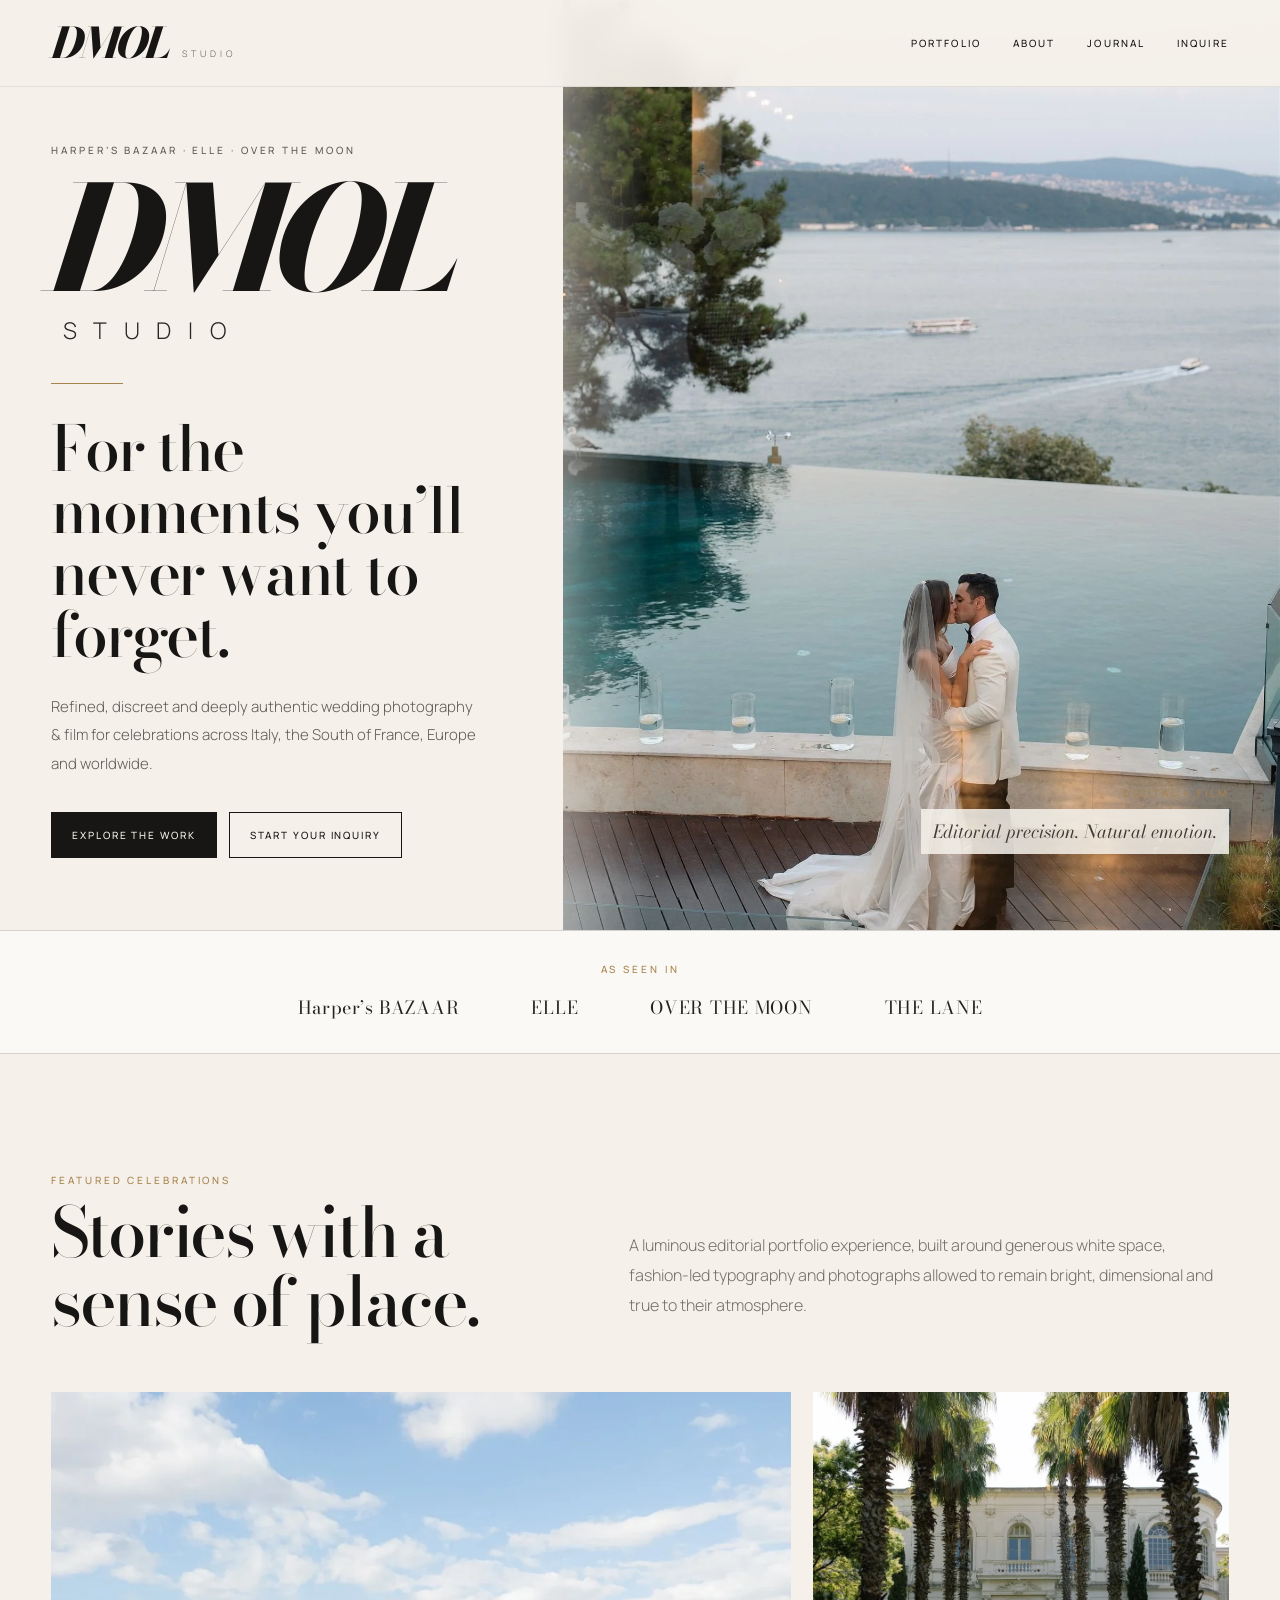
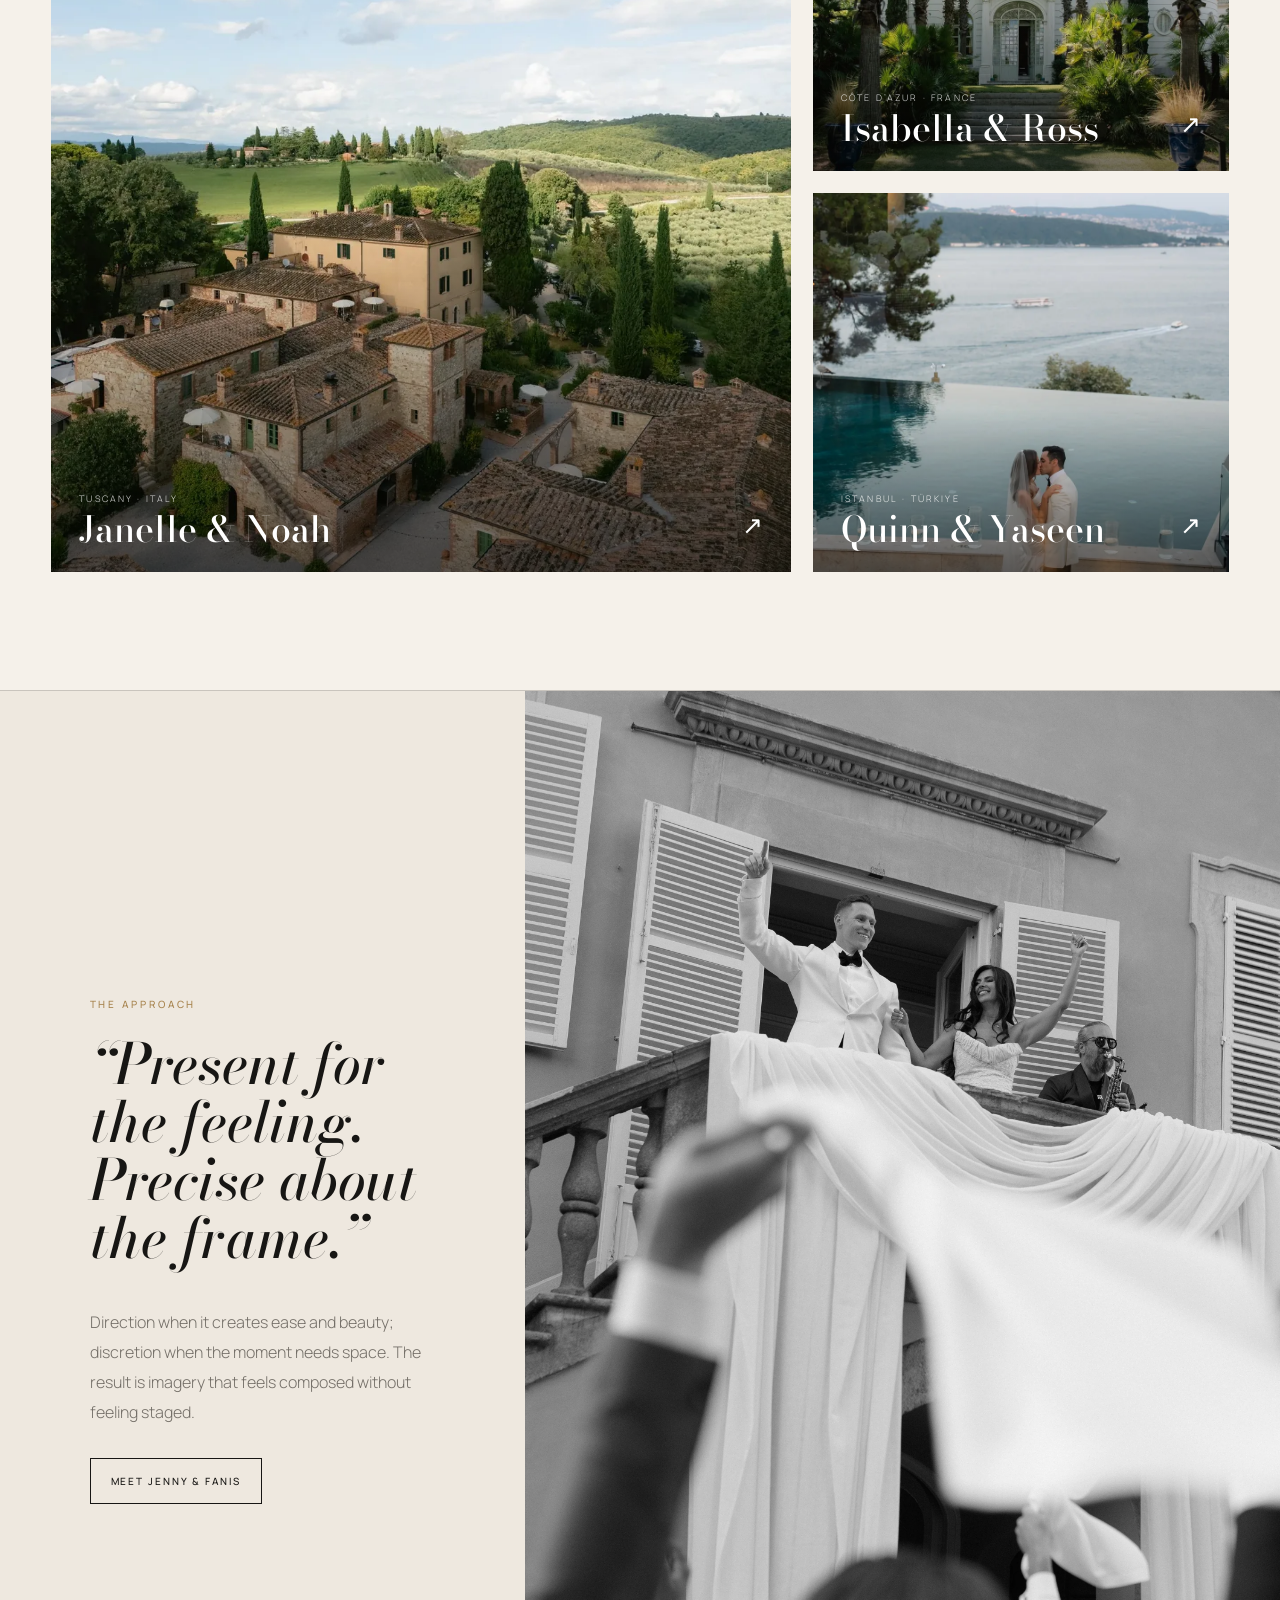
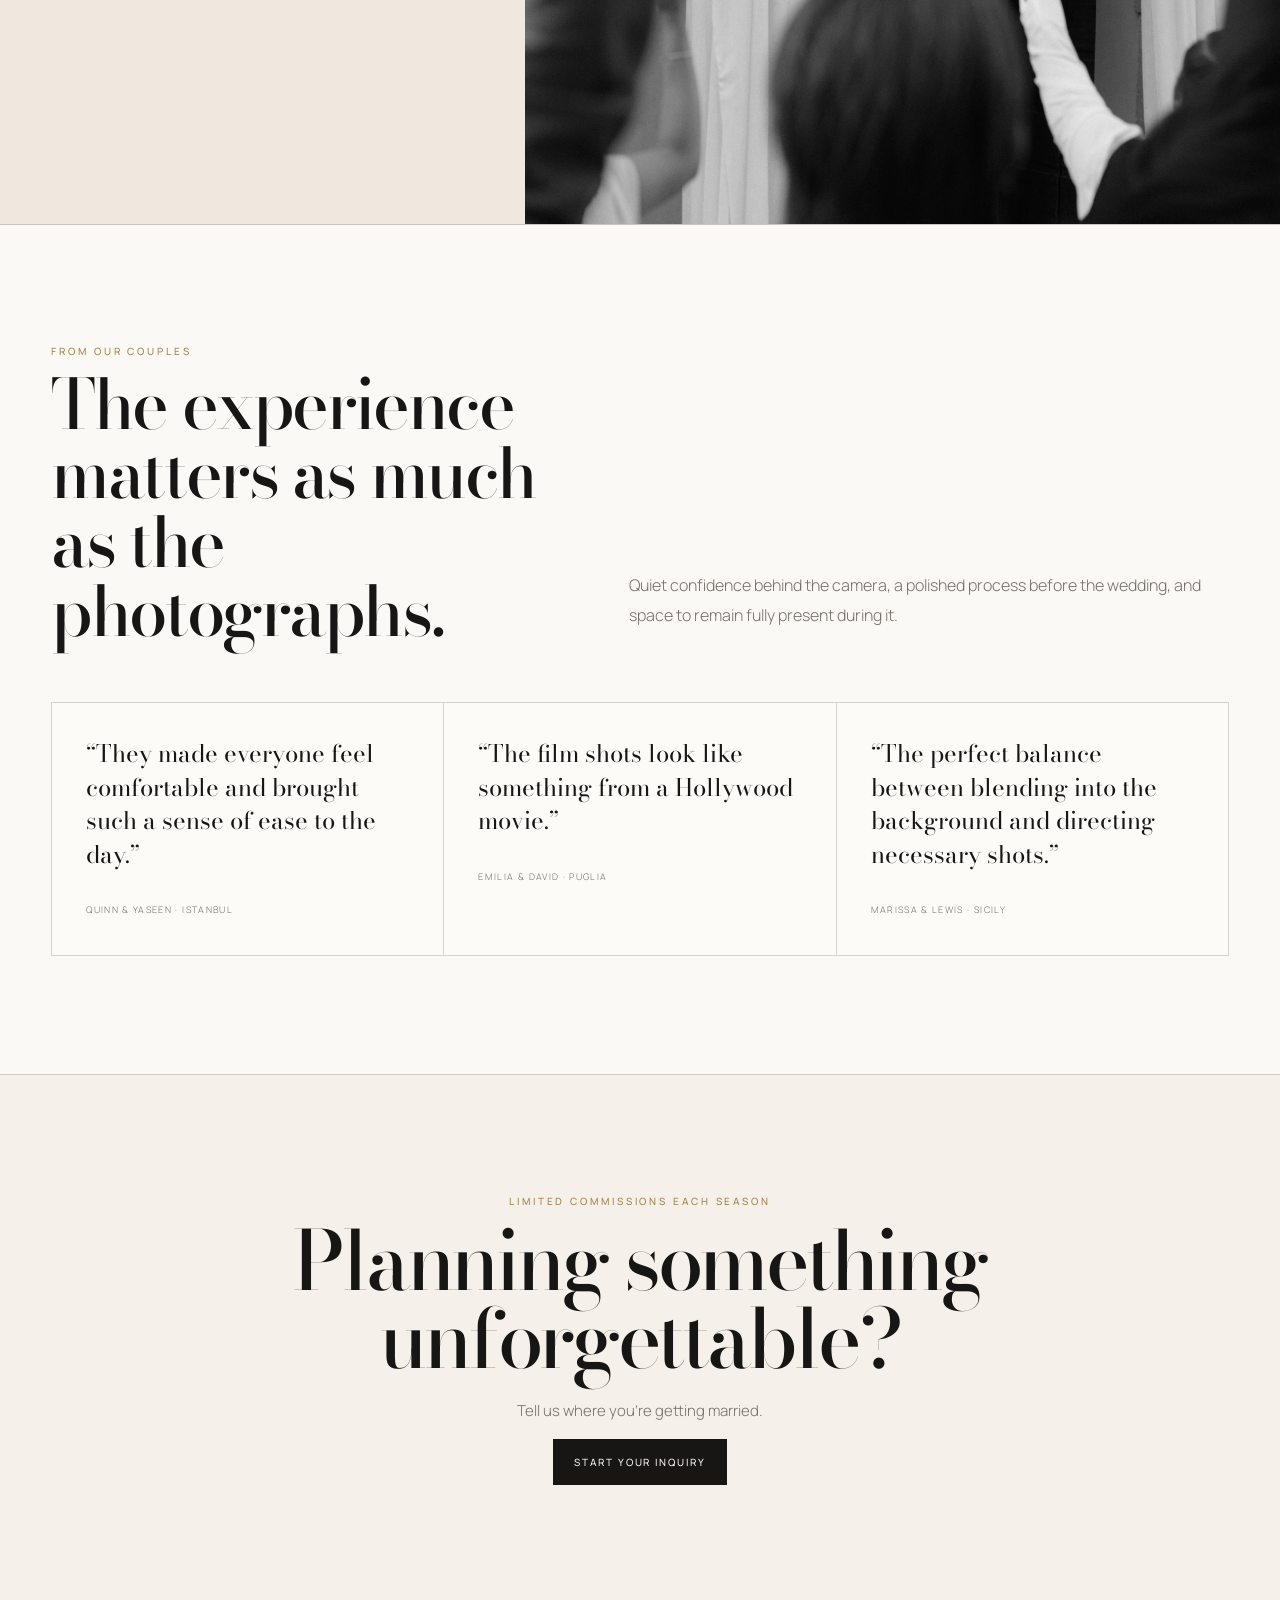
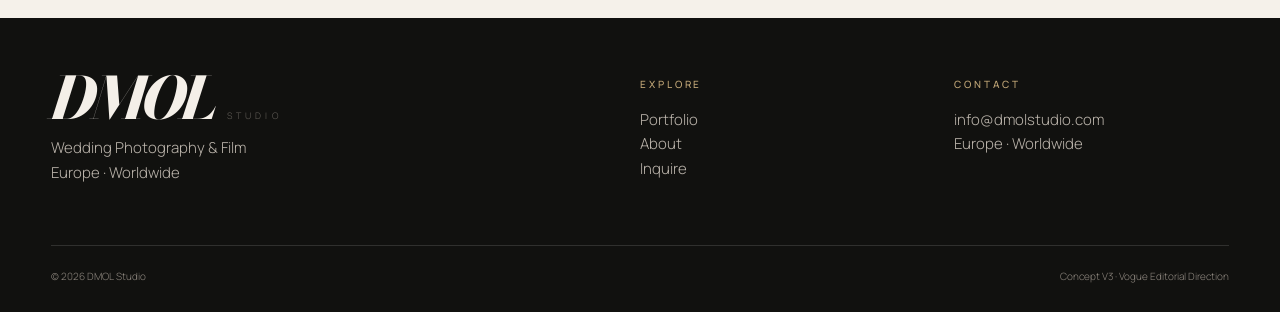
==== commit 3deebf5d: "Add files via upload" ====
--- a/index.html
+++ b/index.html
@@ -5,7 +5,7 @@
 <title>DMOL Studio — Destination Wedding Photography & Film</title>
 <meta name="description" content="DMOL Studio creates refined wedding photography and film for destination celebrations across Italy, France, Europe and worldwide.">
 <link rel="preconnect" href="https://fonts.googleapis.com"><link rel="preconnect" href="https://fonts.gstatic.com" crossorigin>
-<link href="https://fonts.googleapis.com/css2?family=Cormorant+Garamond:ital,wght@0,400;0,500;1,600;1,700&family=Manrope:wght@300;400;500&display=swap" rel="stylesheet">
+<link href="https://fonts.googleapis.com/css2?family=Bodoni+Moda:ital,opsz,wght@0,6..96,400;0,6..96,500;0,6..96,600;0,6..96,700;1,6..96,600;1,6..96,700;1,6..96,800&family=Manrope:wght@300;400;500&display=swap" rel="stylesheet">
 <link rel="stylesheet" href="/styles.css">
 </head>
 <body>
@@ -27,7 +27,7 @@
 </section>
 <section class="press"><div class="wrap"><div class="kicker">As seen in</div><div class="logos"><span>Harper’s BAZAAR</span><span>ELLE</span><span>OVER THE MOON</span><span>THE LANE</span></div></div></section>
 <section class="section">
-  <div class="wrap"><div class="section-head"><div><div class="kicker">Featured celebrations</div><h2 class="section-title">Stories with a sense of place.</h2></div><p class="lede">A more editorial portfolio experience: complete celebrations first, with a restrained visual rhythm that lets each location and story breathe.</p></div>
+  <div class="wrap"><div class="section-head"><div><div class="kicker">Featured celebrations</div><h2 class="section-title">Stories with a sense of place.</h2></div><p class="lede">A luminous editorial portfolio experience, built around generous white space, fashion-led typography and photographs allowed to remain bright, dimensional and true to their atmosphere.</p></div>
   <div class="featured-grid">
     <a class="project-card large" href="https://dmolstudio.com/tuscany-wedding-photographer-janelle-noah" target="_blank" rel="noopener"><img src="/assets/projects/janelle-noah.webp" alt="Janelle and Noah wedding weekend in Tuscany"><div class="project-meta"><div><div class="place">Tuscany · Italy</div><h3>Janelle & Noah</h3></div><span class="project-arrow">↗</span></div></a>
     <div class="featured-stack">
@@ -40,6 +40,6 @@
 <section class="section alt"><div class="wrap"><div class="section-head"><div><div class="kicker">From our couples</div><h2 class="section-title">The experience matters as much as the photographs.</h2></div><p class="lede">Quiet confidence behind the camera, a polished process before the wedding, and space to remain fully present during it.</p></div><div class="quote-grid"><div class="quote"><p>“They made everyone feel comfortable and brought such a sense of ease to the day.”</p><small>Quinn & Yaseen · Istanbul</small></div><div class="quote"><p>“The film shots look like something from a Hollywood movie.”</p><small>Emilia & David · Puglia</small></div><div class="quote"><p>“The perfect balance between blending into the background and directing necessary shots.”</p><small>Marissa & Lewis · Sicily</small></div></div></div></section>
 <section class="cta"><div class="wrap"><div class="kicker">Limited commissions each season</div><h2>Planning something unforgettable?</h2><p>Tell us where you’re getting married.</p><p><a class="btn solid" href="/contact.html">Start your inquiry</a></p></div></section>
 </main>
-<footer class="footer"><div class="wrap"><div class="footgrid"><div><a class="brand" href="/"><span class="brand-mark">DMOL</span><span class="brand-studio">Studio</span></a><p>Wedding Photography & Film<br>Europe · Worldwide</p></div><div><div class="kicker">Explore</div><p><a href="/portfolio.html">Portfolio</a><br><a href="/about.html">About</a><br><a href="/contact.html">Inquire</a></p></div><div><div class="kicker">Contact</div><p>info@dmolstudio.com<br>Europe · Worldwide</p></div></div><div class="legal"><span>© 2026 DMOL Studio</span><span>Concept V2 · Dark Editorial Direction</span></div></div></footer>
+<footer class="footer"><div class="wrap"><div class="footgrid"><div><a class="brand" href="/"><span class="brand-mark">DMOL</span><span class="brand-studio">Studio</span></a><p>Wedding Photography & Film<br>Europe · Worldwide</p></div><div><div class="kicker">Explore</div><p><a href="/portfolio.html">Portfolio</a><br><a href="/about.html">About</a><br><a href="/contact.html">Inquire</a></p></div><div><div class="kicker">Contact</div><p>info@dmolstudio.com<br>Europe · Worldwide</p></div></div><div class="legal"><span>© 2026 DMOL Studio</span><span>Concept V3 · Vogue Editorial Direction</span></div></div></footer>
 <script src="/script.js"></script>
 </body></html>
--- a/styles.css
+++ b/styles.css
@@ -1,15 +1,14 @@
 :root{
-  --ink:#f4efe8;
-  --paper:#080806;
-  --panel:#11100e;
-  --panel-2:#171512;
-  --muted:#aaa39a;
-  --line:rgba(244,239,232,.16);
-  --line-strong:rgba(244,239,232,.28);
-  --accent:#b5965f;
-  --accent-soft:#d2bd95;
+  --ink:#171614;
+  --paper:#f5f1ea;
+  --paper-2:#fbf9f5;
+  --panel:#eee8df;
+  --muted:#746f68;
+  --line:rgba(23,22,20,.17);
+  --line-strong:rgba(23,22,20,.34);
+  --accent:#a7834d;
   --white:#fff;
-  --black:#050504;
+  --black:#11110f;
 }
 *{box-sizing:border-box}
 html{scroll-behavior:smooth;background:var(--paper)}
@@ -17,76 +16,81 @@
 img{display:block;width:100%;object-fit:cover}
 a{color:inherit;text-decoration:none}
 button,input,select,textarea{font:inherit}
-.wrap{width:min(1320px,92vw);margin-inline:auto}
-.eyebrow,.kicker,.pill{font-size:10px;letter-spacing:.28em;text-transform:uppercase;font-weight:500}
-.kicker,.pill{color:var(--accent-soft)}
-.display{font-family:'Cormorant Garamond',Georgia,serif;font-weight:400}
+.wrap{width:min(1360px,92vw);margin-inline:auto}
+.eyebrow,.kicker,.pill{font-size:10px;letter-spacing:.29em;text-transform:uppercase;font-weight:500}
+.kicker,.pill{color:var(--accent)}
+.display{font-family:'Bodoni Moda','Times New Roman',serif;font-weight:500}
 
-.top{position:fixed;left:0;right:0;top:0;z-index:50;background:linear-gradient(180deg,rgba(5,5,4,.88),rgba(5,5,4,.48),transparent);transition:.3s}
-.top.scrolled{background:rgba(7,7,6,.9);backdrop-filter:blur(14px);border-bottom:1px solid var(--line)}
-.nav{height:88px;display:flex;align-items:center;justify-content:space-between;gap:28px}
-.brand{display:flex;align-items:flex-end;gap:12px;line-height:1}
-.brand-mark{font-family:'Cormorant Garamond',Georgia,serif;font-size:41px;font-style:italic;font-weight:700;letter-spacing:-.045em;transform:skewX(-3deg);line-height:.75}
-.brand-studio{font-size:9px;letter-spacing:.42em;text-transform:uppercase;color:#d7d0c7;padding-bottom:2px}
-.links{display:flex;gap:30px;font-size:10px;letter-spacing:.2em;text-transform:uppercase;font-weight:500}
-.links a{position:relative;padding:7px 0}.links a:after{content:'';position:absolute;left:0;right:100%;bottom:1px;height:1px;background:var(--accent);transition:.3s}.links a:hover:after,.links a.active:after{right:0}
+.top{position:fixed;left:0;right:0;top:0;z-index:50;background:rgba(245,241,234,.94);backdrop-filter:blur(12px);border-bottom:1px solid rgba(23,22,20,.08);transition:.3s}
+.top.scrolled{background:rgba(245,241,234,.98);border-bottom-color:var(--line)}
+.nav{height:86px;display:flex;align-items:center;justify-content:space-between;gap:28px}
+.brand{display:flex;align-items:flex-end;gap:13px;line-height:1}
+.brand-mark{font-family:'Bodoni Moda','Times New Roman',serif;font-size:42px;font-style:italic;font-weight:800;letter-spacing:-.075em;line-height:.78;transform:skewX(-5deg)}
+.brand-studio{font-size:9px;letter-spacing:.46em;text-transform:uppercase;color:#635f59;padding-bottom:1px}
+.links{display:flex;gap:32px;font-size:10px;letter-spacing:.21em;text-transform:uppercase;font-weight:500}
+.links a{position:relative;padding:7px 0}.links a:after{content:'';position:absolute;left:0;right:100%;bottom:0;height:1px;background:var(--ink);transition:.3s}.links a:hover:after,.links a.active:after{right:0}
 .menu{display:none;border:0;background:none;color:var(--ink);font-size:22px;padding:8px}.mobile-nav{display:none}
 
-.hero-luxe{min-height:100svh;position:relative;overflow:hidden;background:#050504;display:grid;align-items:end}
-.hero-media{position:absolute;inset:0}.hero-media img{height:100%;filter:brightness(.55) saturate(.82);object-position:60% center}
-.hero-media:after{content:'';position:absolute;inset:0;background:linear-gradient(90deg,rgba(0,0,0,.92) 0%,rgba(0,0,0,.72) 31%,rgba(0,0,0,.23) 61%,rgba(0,0,0,.45) 100%),linear-gradient(0deg,rgba(0,0,0,.75),transparent 46%)}
-.hero-inner{position:relative;z-index:2;padding:180px 0 9vh;display:grid;grid-template-columns:minmax(310px,560px) 1fr;align-items:end;min-height:100svh}
-.hero-copy{max-width:560px}
-.hero-press{color:#d9d2c9;margin-bottom:34px}
-.hero-wordmark{font-family:'Cormorant Garamond',Georgia,serif;font-size:clamp(92px,13vw,170px);line-height:.62;font-style:italic;font-weight:700;letter-spacing:-.065em;margin:0 0 26px;transform:skewX(-3deg);text-shadow:0 3px 28px rgba(0,0,0,.3)}
-.hero-studio{font-size:clamp(18px,2.1vw,28px);letter-spacing:.64em;text-transform:uppercase;margin-left:.4em;color:#e9e3dc}
-.gold-rule{width:74px;height:1px;background:var(--accent);margin:34px 0}
-.hero-title{font-family:'Cormorant Garamond',Georgia,serif;font-size:clamp(52px,6.1vw,88px);line-height:.92;font-weight:400;letter-spacing:-.025em;margin:0;max-width:560px}
-.hero-sub{margin:28px 0 0;max-width:470px;color:#d1cbc3;font-size:15px;line-height:1.85}
+/* Vogue-inspired split hero: bright image, generous ivory field, masthead typography */
+.hero-luxe{min-height:100svh;position:relative;overflow:hidden;background:var(--paper);display:grid;align-items:stretch}
+.hero-media{position:absolute;top:0;right:0;bottom:0;left:44%;background:#ddd4c8}
+.hero-media img{height:100%;filter:none;object-position:58% center}
+.hero-media:after{content:'';position:absolute;inset:0;background:linear-gradient(90deg,rgba(245,241,234,.45) 0%,rgba(245,241,234,0) 12%)}
+.hero-inner{position:relative;z-index:2;padding:142px 0 8vh;display:grid;grid-template-columns:40% 60%;align-items:center;min-height:100svh}
+.hero-copy{max-width:520px;padding-right:38px}
+.hero-press{color:#5f5a54;margin-bottom:34px}
+.hero-wordmark{font-family:'Bodoni Moda','Times New Roman',serif;font-size:clamp(96px,11.3vw,164px);line-height:.63;font-style:italic;font-weight:800;letter-spacing:-.085em;margin:0 0 28px;transform:skewX(-5deg)}
+.hero-studio{font-size:clamp(15px,1.8vw,23px);letter-spacing:.72em;text-transform:uppercase;margin-left:.5em;color:#292724}
+.gold-rule{width:72px;height:1px;background:var(--accent);margin:33px 0}
+.hero-title{font-family:'Bodoni Moda','Times New Roman',serif;font-size:clamp(46px,4.9vw,72px);line-height:.99;font-weight:500;letter-spacing:-.035em;margin:0;max-width:500px}
+.hero-sub{margin:28px 0 0;max-width:455px;color:#605b55;font-size:15px;line-height:1.9}
 .hero-actions{display:flex;gap:12px;flex-wrap:wrap;margin-top:34px}
-.btn{display:inline-flex;align-items:center;justify-content:center;min-height:46px;border:1px solid var(--line-strong);padding:0 20px;font-size:10px;letter-spacing:.19em;text-transform:uppercase;font-weight:500;transition:.25s;background:transparent;color:var(--ink)}
-.btn:hover{border-color:var(--accent);background:rgba(181,150,95,.08)}
-.btn.solid{background:var(--ink);color:#0a0908;border-color:var(--ink)}.btn.solid:hover{background:var(--accent-soft);border-color:var(--accent-soft)}
-.hero-side{justify-self:end;align-self:end;padding:0 0 4px;text-align:right;color:#c9c1b8}.hero-side .eyebrow{margin-bottom:7px;color:var(--accent-soft)}.hero-side p{margin:0;font-family:'Cormorant Garamond',Georgia,serif;font-size:20px;font-style:italic}
+.btn{display:inline-flex;align-items:center;justify-content:center;min-height:46px;border:1px solid var(--ink);padding:0 20px;font-size:10px;letter-spacing:.19em;text-transform:uppercase;font-weight:500;transition:.25s;background:transparent;color:var(--ink)}
+.btn:hover{background:var(--ink);color:var(--paper)}
+.btn.solid{background:var(--ink);color:var(--paper);border-color:var(--ink)}.btn.solid:hover{background:var(--accent);border-color:var(--accent);color:#fff}
+.hero-side{justify-self:end;align-self:end;padding:0 0 4px;text-align:right;color:#3f3b36}.hero-side .eyebrow{margin-bottom:7px;color:var(--accent)}.hero-side p{margin:0;font-family:'Bodoni Moda','Times New Roman',serif;font-size:18px;font-style:italic;background:rgba(245,241,234,.86);padding:8px 12px}
 
-.press{border-top:1px solid var(--line);border-bottom:1px solid var(--line);background:#0a0908;padding:31px 0;text-align:center}
-.press .logos{display:flex;justify-content:center;align-items:center;gap:clamp(26px,6vw,72px);flex-wrap:wrap;margin-top:15px;color:#ddd5cb;font-family:'Cormorant Garamond',Georgia,serif;font-size:18px;letter-spacing:.05em}
+.press{border-top:1px solid var(--line);border-bottom:1px solid var(--line);background:var(--paper-2);padding:30px 0;text-align:center}
+.press .logos{display:flex;justify-content:center;align-items:center;gap:clamp(26px,6vw,72px);flex-wrap:wrap;margin-top:15px;color:#252320;font-family:'Bodoni Moda','Times New Roman',serif;font-size:18px;letter-spacing:.04em}
 
-.section{padding:120px 0}.section.tight{padding:82px 0}.section.alt{background:var(--panel)}
-.section-head{display:grid;grid-template-columns:1fr 1.2fr;gap:50px;align-items:end;margin-bottom:56px}.section-head .lede{justify-self:end}
-.section-title{font-family:'Cormorant Garamond',Georgia,serif;font-weight:400;font-size:clamp(44px,5.8vw,76px);line-height:.98;letter-spacing:-.025em;margin:10px 0 0}
-.lede{max-width:660px;color:var(--muted);font-size:16px;line-height:1.85}
+.section{padding:118px 0}.section.tight{padding:80px 0}.section.alt{background:var(--paper-2)}
+.section-head{display:grid;grid-template-columns:1fr 1.15fr;gap:56px;align-items:end;margin-bottom:56px}.section-head .lede{justify-self:end}
+.section-title{font-family:'Bodoni Moda','Times New Roman',serif;font-weight:500;font-size:clamp(43px,5.4vw,72px);line-height:1;letter-spacing:-.035em;margin:10px 0 0}
+.lede{max-width:660px;color:var(--muted);font-size:16px;line-height:1.88}
 
-.featured-grid{display:grid;grid-template-columns:1.3fr .7fr;gap:18px}.featured-stack{display:grid;gap:18px}.project-card{position:relative;overflow:hidden;background:#131210;min-height:400px;isolation:isolate;border:1px solid rgba(255,255,255,.03)}
-.project-card.large{min-height:780px}.project-card.small{min-height:381px}.project-card img{position:absolute;inset:0;height:100%;transition:transform .9s cubic-bezier(.2,.7,.2,1),filter .5s;filter:brightness(.72) saturate(.86)}
-.project-card:after{content:'';position:absolute;inset:0;background:linear-gradient(180deg,transparent 35%,rgba(0,0,0,.82));z-index:1}
-.project-card:hover img{transform:scale(1.035);filter:brightness(.61) saturate(.84)}
-.project-meta{position:absolute;z-index:2;left:30px;right:30px;bottom:27px;display:flex;justify-content:space-between;gap:20px;align-items:flex-end}
-.project-meta .place{font-size:9px;letter-spacing:.24em;text-transform:uppercase;color:#d0c8bf;margin-bottom:6px}.project-meta h3{font-family:'Cormorant Garamond',Georgia,serif;font-size:clamp(30px,3vw,46px);font-weight:400;line-height:1;margin:0}.project-arrow{font-size:26px;color:var(--accent-soft);transform:translateY(-3px)}
+.featured-grid{display:grid;grid-template-columns:1.28fr .72fr;gap:22px}.featured-stack{display:grid;gap:22px}
+.project-card{position:relative;display:block;background:transparent;min-height:400px;overflow:hidden}
+.project-card.large{min-height:780px}.project-card.small{min-height:379px}
+.project-card img{position:absolute;inset:0;height:100%;transition:transform .8s cubic-bezier(.2,.7,.2,1);filter:none}
+.project-card:after{content:'';position:absolute;inset:0;background:linear-gradient(180deg,transparent 57%,rgba(0,0,0,.54));z-index:1;transition:.35s}
+.project-card:hover img{transform:scale(1.022)}.project-card:hover:after{background:linear-gradient(180deg,transparent 50%,rgba(0,0,0,.63))}
+.project-meta{position:absolute;z-index:2;left:28px;right:28px;bottom:24px;display:flex;justify-content:space-between;gap:20px;align-items:flex-end;color:#fff}
+.project-meta .place{font-size:9px;letter-spacing:.24em;text-transform:uppercase;color:rgba(255,255,255,.83);margin-bottom:6px}.project-meta h3{font-family:'Bodoni Moda','Times New Roman',serif;font-size:clamp(29px,2.8vw,44px);font-weight:500;line-height:1;margin:0}.project-arrow{font-size:25px;color:#fff;transform:translateY(-3px)}
 
-.editorial-band{display:grid;grid-template-columns:.82fr 1.18fr;min-height:700px;background:#0c0b0a}.editorial-band .copy{padding:8vw 7vw;display:flex;flex-direction:column;justify-content:center}.editorial-band .copy p{max-width:560px}.editorial-band img{height:100%;min-height:700px;filter:brightness(.66) saturate(.75)}
-.editorial-quote{font-family:'Cormorant Garamond',Georgia,serif;font-size:clamp(38px,4.6vw,64px);line-height:1.02;font-style:italic;font-weight:400;margin:22px 0 24px}
+.editorial-band{display:grid;grid-template-columns:.82fr 1.18fr;min-height:680px;background:var(--panel);border-top:1px solid var(--line);border-bottom:1px solid var(--line)}
+.editorial-band .copy{padding:8vw 7vw;display:flex;flex-direction:column;justify-content:center}.editorial-band .copy p{max-width:560px}.editorial-band img{height:100%;min-height:680px;filter:none}
+.editorial-quote{font-family:'Bodoni Moda','Times New Roman',serif;font-size:clamp(37px,4.4vw,62px);line-height:1.03;font-style:italic;font-weight:500;margin:22px 0 24px}
 
-.quote-grid{display:grid;grid-template-columns:repeat(3,1fr);border-top:1px solid var(--line);border-left:1px solid var(--line)}.quote{padding:34px;border-right:1px solid var(--line);border-bottom:1px solid var(--line);min-height:240px}.quote p{font-family:'Cormorant Garamond',Georgia,serif;font-size:25px;line-height:1.35;margin:0 0 25px}.quote small{font-size:9px;letter-spacing:.15em;text-transform:uppercase;color:var(--muted)}
+.quote-grid{display:grid;grid-template-columns:repeat(3,1fr);border-top:1px solid var(--line);border-left:1px solid var(--line)}.quote{padding:34px;border-right:1px solid var(--line);border-bottom:1px solid var(--line);min-height:240px;background:rgba(255,255,255,.28)}.quote p{font-family:'Bodoni Moda','Times New Roman',serif;font-size:24px;line-height:1.4;margin:0 0 25px}.quote small{font-size:9px;letter-spacing:.15em;text-transform:uppercase;color:var(--muted)}
 
-.cta{padding:120px 0;text-align:center;background:linear-gradient(180deg,#11100e,#080806);border-top:1px solid var(--line)}.cta h2{font-family:'Cormorant Garamond',Georgia,serif;font-size:clamp(54px,6.8vw,92px);line-height:.92;font-weight:400;letter-spacing:-.03em;margin:12px auto 22px;max-width:900px}.cta p{color:var(--muted)}
-.footer{padding:58px 0 28px;background:#050504;border-top:1px solid var(--line)}.footgrid{display:grid;grid-template-columns:2fr 1fr 1fr;gap:40px}.footer .brand-mark{font-size:58px}.footer p{color:#aaa39a}.footer .legal{border-top:1px solid var(--line);padding-top:22px;margin-top:44px;font-size:10px;color:#817b73;display:flex;justify-content:space-between;gap:20px;flex-wrap:wrap}
+.cta{padding:118px 0;text-align:center;background:var(--paper);border-top:1px solid var(--line)}.cta h2{font-family:'Bodoni Moda','Times New Roman',serif;font-size:clamp(52px,6.4vw,88px);line-height:.95;font-weight:500;letter-spacing:-.04em;margin:12px auto 22px;max-width:900px}.cta p{color:var(--muted)}
+.footer{padding:58px 0 28px;background:var(--black);color:#f4efe8}.footgrid{display:grid;grid-template-columns:2fr 1fr 1fr;gap:40px}.footer .brand-mark{font-size:58px}.footer p{color:#bcb5ac}.footer .legal{border-top:1px solid rgba(255,255,255,.13);padding-top:22px;margin-top:44px;font-size:10px;color:#8e877f;display:flex;justify-content:space-between;gap:20px;flex-wrap:wrap}.footer .kicker{color:#c3a878}
 
-.pagehero{padding:180px 0 76px;border-bottom:1px solid var(--line);background:radial-gradient(circle at 70% 10%,rgba(181,150,95,.08),transparent 30%)}.pagehero h1{font-family:'Cormorant Garamond',Georgia,serif;font-size:clamp(72px,10vw,150px);line-height:.72;font-weight:400;letter-spacing:-.045em;margin:28px 0 22px}.pagehero .lede{max-width:680px}
-.filters{display:flex;gap:12px;flex-wrap:wrap;margin:0 0 36px}.filter-btn{border:1px solid var(--line);background:transparent;color:var(--muted);padding:11px 15px;font-size:9px;letter-spacing:.17em;text-transform:uppercase;cursor:pointer}.filter-btn.active,.filter-btn:hover{color:var(--ink);border-color:var(--accent)}
-.portfolio-grid{display:grid;grid-template-columns:repeat(12,1fr);gap:18px}.portfolio-grid .project-card{grid-column:span 6;aspect-ratio:4/5}.portfolio-grid .project-card:nth-child(4n+1),.portfolio-grid .project-card:nth-child(4n+4){grid-column:span 7}.portfolio-grid .project-card:nth-child(4n+2),.portfolio-grid .project-card:nth-child(4n+3){grid-column:span 5}.portfolio-grid .project-card[data-hidden="true"]{display:none}
-.source-note{margin-top:34px;padding-top:22px;border-top:1px solid var(--line);font-size:11px;color:#777067}
+.pagehero{padding:176px 0 74px;border-bottom:1px solid var(--line);background:var(--paper)}.pagehero h1{font-family:'Bodoni Moda','Times New Roman',serif;font-size:clamp(70px,9.7vw,144px);line-height:.76;font-weight:500;letter-spacing:-.055em;margin:28px 0 22px}.pagehero .lede{max-width:690px}
+.filters{display:flex;gap:12px;flex-wrap:wrap;margin:0 0 36px}.filter-btn{border:1px solid var(--line);background:transparent;color:var(--muted);padding:11px 15px;font-size:9px;letter-spacing:.17em;text-transform:uppercase;cursor:pointer}.filter-btn.active,.filter-btn:hover{color:var(--ink);border-color:var(--ink)}
+.portfolio-grid{display:grid;grid-template-columns:repeat(12,1fr);gap:24px 18px}.portfolio-grid .project-card{grid-column:span 6;aspect-ratio:4/5}.portfolio-grid .project-card:nth-child(4n+1),.portfolio-grid .project-card:nth-child(4n+4){grid-column:span 7}.portfolio-grid .project-card:nth-child(4n+2),.portfolio-grid .project-card:nth-child(4n+3){grid-column:span 5}.portfolio-grid .project-card[data-hidden="true"]{display:none}
+.source-note{margin-top:34px;padding-top:22px;border-top:1px solid var(--line);font-size:11px;color:#817b73}
 
-.about-hero{min-height:100svh;display:grid;grid-template-columns:.9fr 1.1fr;background:#0a0908}.about-copy{padding:180px 7vw 80px;display:flex;flex-direction:column;justify-content:center}.about-copy h1{font-family:'Cormorant Garamond',Georgia,serif;font-size:clamp(64px,8vw,118px);line-height:.8;font-weight:400;letter-spacing:-.04em;margin:26px 0}.about-copy .signature{font-family:'Cormorant Garamond',Georgia,serif;font-size:34px;font-style:italic;color:var(--accent-soft);margin-top:24px}.about-hero img{height:100%;min-height:760px;filter:brightness(.72) saturate(.78)}
-.stats{display:grid;grid-template-columns:repeat(4,1fr);border-top:1px solid var(--line);border-bottom:1px solid var(--line)}.stat{padding:30px 18px;text-align:center;border-right:1px solid var(--line)}.stat:last-child{border-right:0}.stat b{display:block;font-family:'Cormorant Garamond',Georgia,serif;font-size:27px;font-weight:400}.stat small{color:var(--muted);font-size:9px;letter-spacing:.12em;text-transform:uppercase}
-.split{display:grid;grid-template-columns:1.05fr .95fr;background:#0d0c0a;border:1px solid var(--line)}.split img{height:100%;min-height:650px;filter:brightness(.72) saturate(.72)}.split .copy{padding:8vw 7vw;display:flex;flex-direction:column;justify-content:center}
+.about-hero{min-height:100svh;display:grid;grid-template-columns:.88fr 1.12fr;background:var(--paper)}.about-copy{padding:174px 7vw 80px;display:flex;flex-direction:column;justify-content:center}.about-copy h1{font-family:'Bodoni Moda','Times New Roman',serif;font-size:clamp(62px,7.7vw,112px);line-height:.83;font-weight:500;letter-spacing:-.05em;margin:26px 0}.about-copy .signature{font-family:'Bodoni Moda','Times New Roman',serif;font-size:32px;font-style:italic;color:var(--accent);margin-top:24px}.about-hero img{height:100%;min-height:760px;filter:none}
+.stats{display:grid;grid-template-columns:repeat(4,1fr);border-top:1px solid var(--line);border-bottom:1px solid var(--line);background:var(--paper-2)}.stat{padding:30px 18px;text-align:center;border-right:1px solid var(--line)}.stat:last-child{border-right:0}.stat b{display:block;font-family:'Bodoni Moda','Times New Roman',serif;font-size:27px;font-weight:500}.stat small{color:var(--muted);font-size:9px;letter-spacing:.12em;text-transform:uppercase}
+.split{display:grid;grid-template-columns:1.05fr .95fr;background:var(--paper-2);border:1px solid var(--line)}.split img{height:100%;min-height:650px;filter:none}.split .copy{padding:8vw 7vw;display:flex;flex-direction:column;justify-content:center}
 
-.contact{display:grid;grid-template-columns:.85fr 1.15fr;gap:78px;align-items:start}.contact-side{position:sticky;top:120px}.contact-side img{aspect-ratio:4/5;margin-top:30px;filter:brightness(.72) saturate(.8)}.form{display:grid;grid-template-columns:1fr 1fr;gap:24px 22px}.field{display:flex;flex-direction:column;gap:8px}.field.full{grid-column:1/-1}.field label{font-size:9px;letter-spacing:.18em;text-transform:uppercase;color:#c5bdb4}.field input,.field select,.field textarea{border:0;border-bottom:1px solid #4d4943;background:transparent;color:var(--ink);padding:13px 1px;border-radius:0;outline:none}.field input:focus,.field select:focus,.field textarea:focus{border-color:var(--accent)}.field select option{background:#111;color:#eee}.field textarea{min-height:140px;resize:vertical}.submit{background:var(--ink);color:#080806;border:0;padding:16px 22px;text-transform:uppercase;letter-spacing:.18em;font-size:10px;cursor:pointer}.note{font-size:11px;color:#7f786f;margin-top:16px}
+.contact{display:grid;grid-template-columns:.85fr 1.15fr;gap:78px;align-items:start}.contact-side{position:sticky;top:120px}.contact-side img{aspect-ratio:4/5;margin-top:30px;filter:none}.form{display:grid;grid-template-columns:1fr 1fr;gap:24px 22px}.field{display:flex;flex-direction:column;gap:8px}.field.full{grid-column:1/-1}.field label{font-size:9px;letter-spacing:.18em;text-transform:uppercase;color:#6e6861}.field input,.field select,.field textarea{border:0;border-bottom:1px solid #a9a198;background:transparent;color:var(--ink);padding:13px 1px;border-radius:0;outline:none}.field input:focus,.field select:focus,.field textarea:focus{border-color:var(--ink)}.field select option{background:#fff;color:#222}.field textarea{min-height:140px;resize:vertical}.submit{background:var(--ink);color:var(--paper);border:0;padding:16px 22px;text-transform:uppercase;letter-spacing:.18em;font-size:10px;cursor:pointer}.submit:hover{background:var(--accent)}.note{font-size:11px;color:#817b73;margin-top:16px}
 
 @media(max-width:900px){
-  .links{display:none}.menu{display:block}.mobile-nav{position:absolute;display:none;top:78px;left:4vw;right:4vw;background:#0b0a09;border:1px solid var(--line);padding:24px;gap:18px;font-size:11px;letter-spacing:.18em;text-transform:uppercase}.mobile-nav.open{display:grid}
+  .links{display:none}.menu{display:block}.mobile-nav{position:absolute;display:none;top:78px;left:4vw;right:4vw;background:var(--paper-2);border:1px solid var(--line);padding:24px;gap:18px;font-size:11px;letter-spacing:.18em;text-transform:uppercase}.mobile-nav.open{display:grid}
   .nav{height:78px}.brand-mark{font-size:35px}.brand-studio{display:none}
-  .hero-inner{grid-template-columns:1fr;padding-top:142px}.hero-side{display:none}.hero-media img{object-position:64% center}.hero-wordmark{font-size:clamp(82px,27vw,130px)}.hero-studio{font-size:16px;letter-spacing:.48em}
+  .hero-luxe{display:flex;flex-direction:column;padding-top:78px}.hero-media{position:relative;left:auto;right:auto;top:auto;bottom:auto;height:58svh;order:2}.hero-media:after{display:none}.hero-inner{display:block;min-height:0;padding:58px 0 50px;order:1}.hero-copy{max-width:100%;padding-right:0}.hero-side{display:none}.hero-wordmark{font-size:clamp(86px,27vw,126px)}.hero-studio{font-size:15px;letter-spacing:.5em}.hero-title{max-width:620px}.hero-sub{max-width:600px}
   .section{padding:84px 0}.section-head{grid-template-columns:1fr;gap:20px}.section-head .lede{justify-self:start}
   .featured-grid{grid-template-columns:1fr}.project-card.large,.project-card.small{min-height:65vh}
   .editorial-band,.about-hero,.split,.contact{grid-template-columns:1fr}.editorial-band img{min-height:60vh;order:-1}.about-hero img{min-height:0;height:68vh;order:-1}.about-copy{padding:110px 5vw 72px}.split img{min-height:0;height:62vh}.contact-side{position:static}
@@ -94,4 +98,4 @@
   .portfolio-grid{grid-template-columns:1fr}.portfolio-grid .project-card,.portfolio-grid .project-card:nth-child(n){grid-column:auto;aspect-ratio:4/5}
   .form{grid-template-columns:1fr}.field.full{grid-column:auto}.pagehero{padding-top:130px}.pagehero h1{line-height:.82}
 }
-@media(max-width:520px){.wrap{width:min(92vw,680px)}.hero-copy{padding-bottom:22px}.hero-title{font-size:49px}.hero-sub{font-size:14px}.hero-actions .btn{width:100%}.project-meta{left:20px;right:20px;bottom:20px}.section{padding:72px 0}.editorial-band .copy{padding:70px 6vw}.footer .brand-mark{font-size:48px}.contact{gap:42px}}
+@media(max-width:520px){.wrap{width:min(92vw,680px)}.hero-title{font-size:46px}.hero-sub{font-size:14px}.hero-actions .btn{width:100%}.project-meta{left:20px;right:20px;bottom:20px}.section{padding:70px 0}.editorial-band .copy{padding:68px 6vw}.footer .brand-mark{font-size:48px}.contact{gap:42px}}
